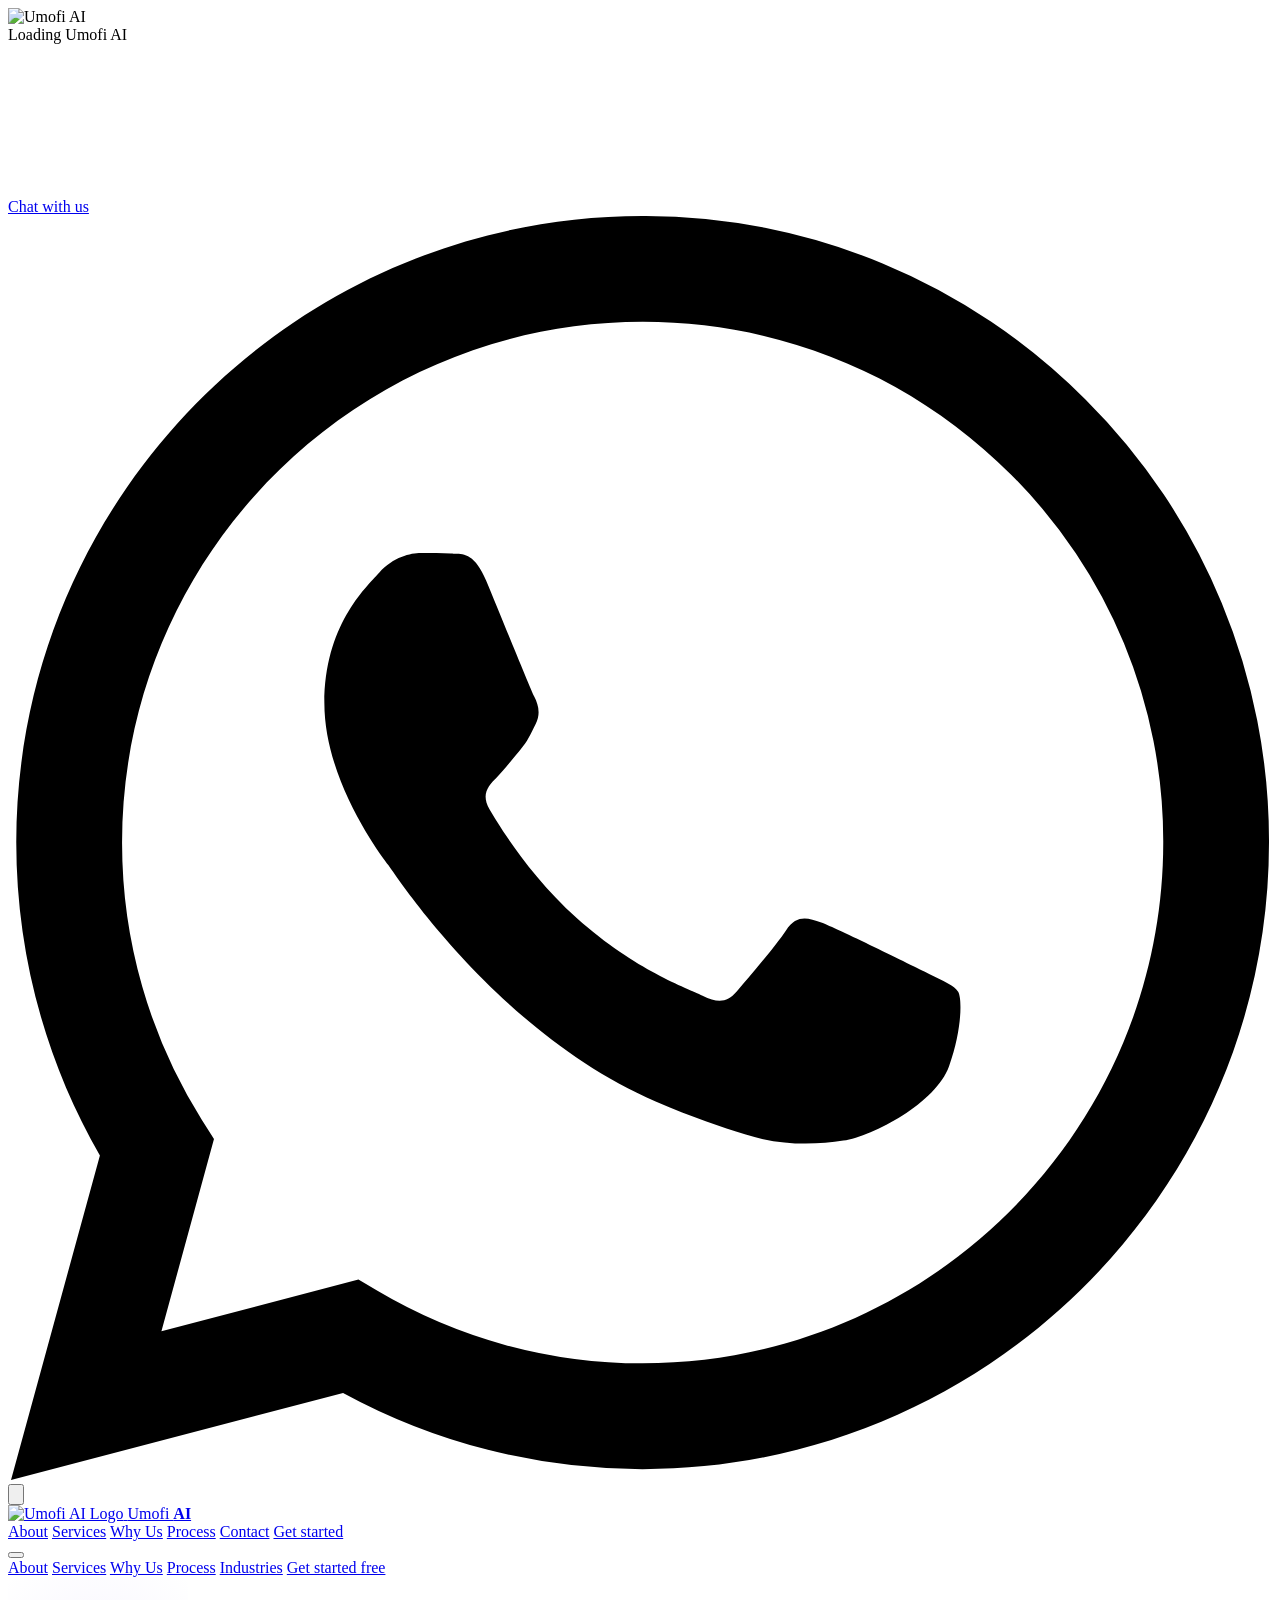
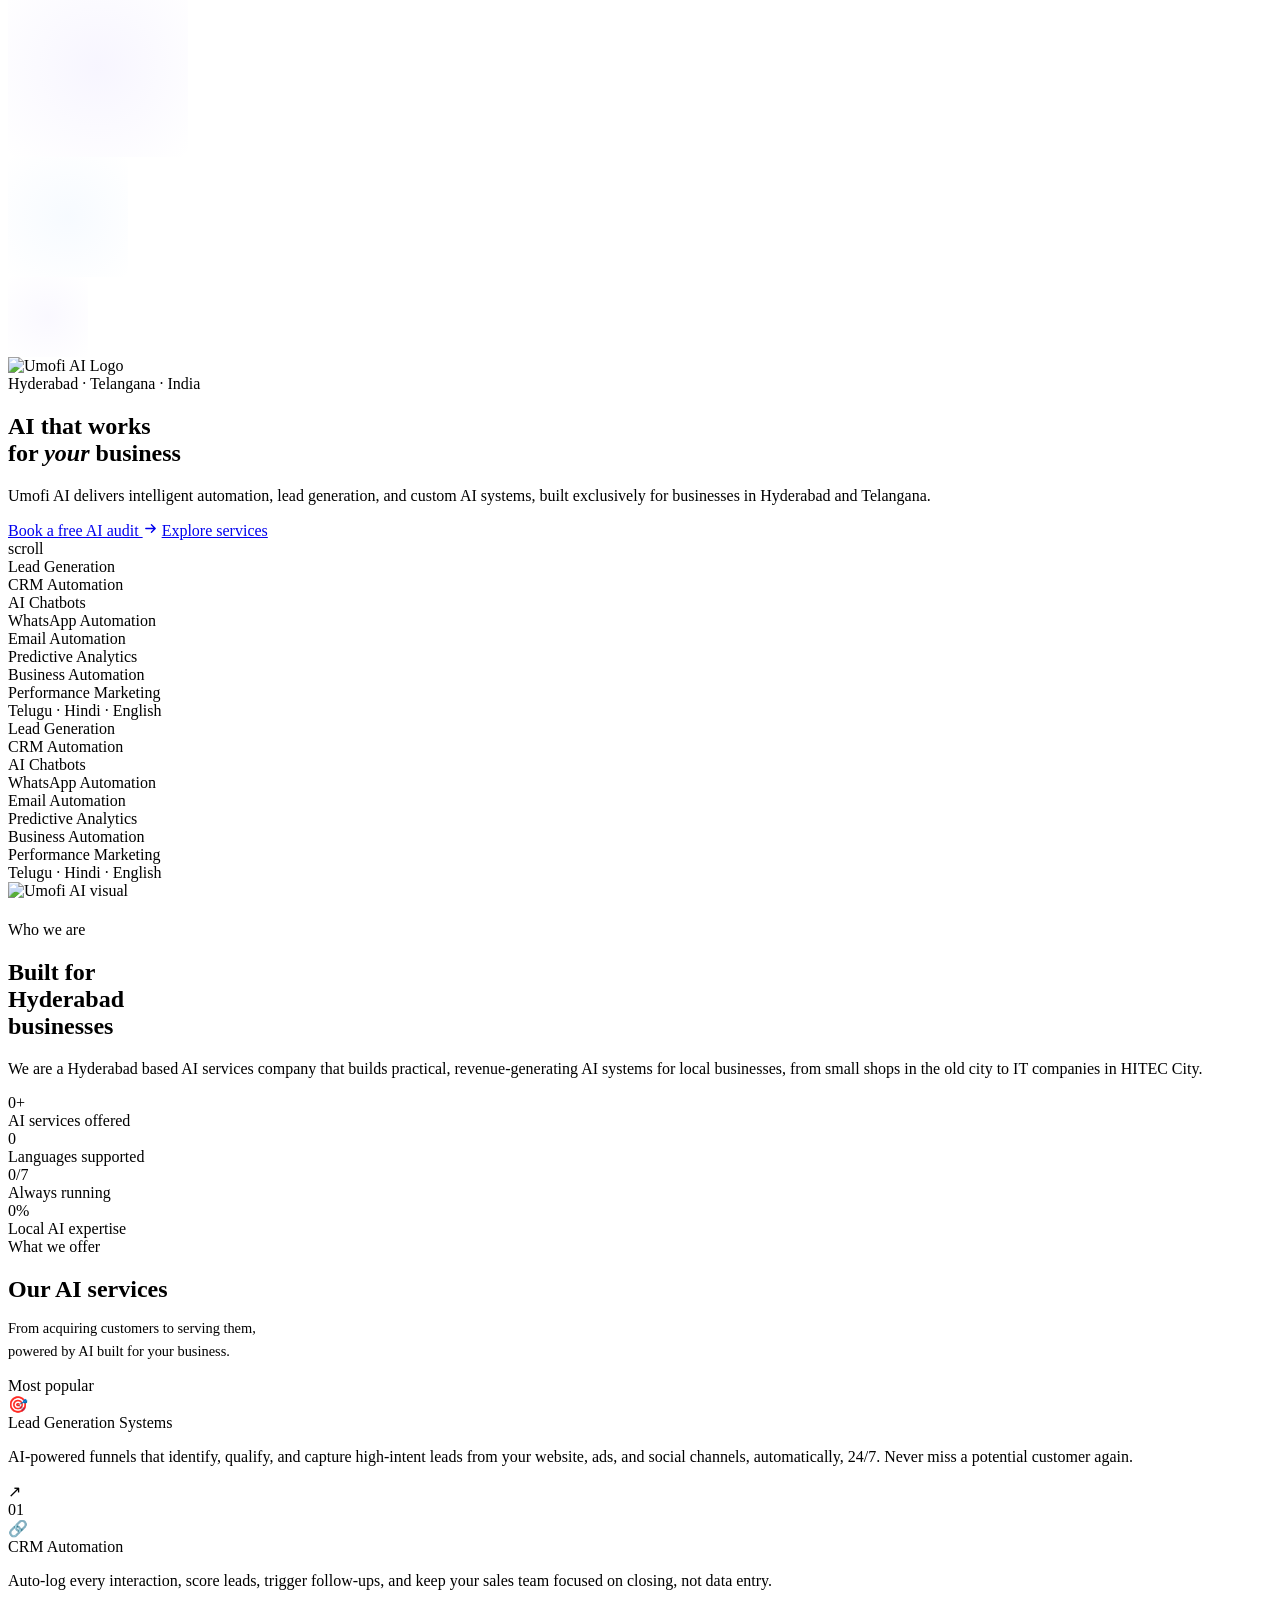
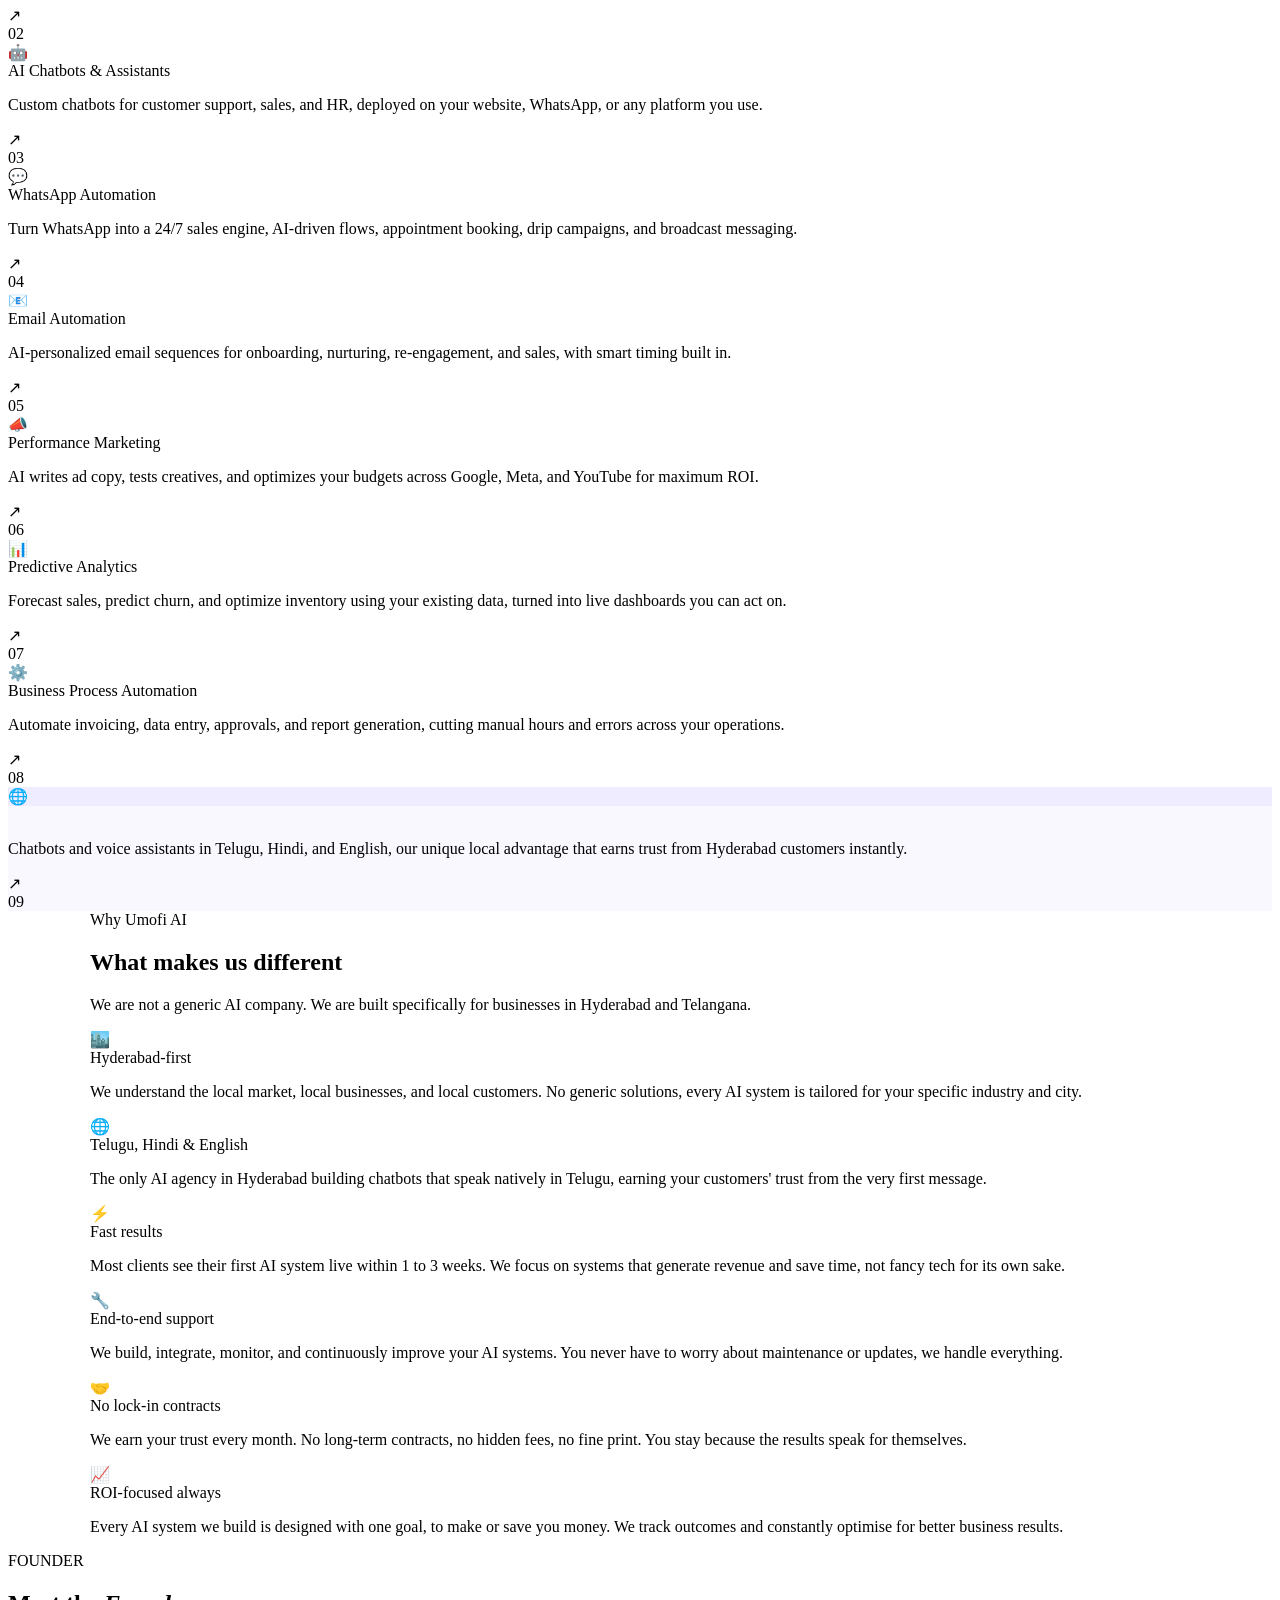
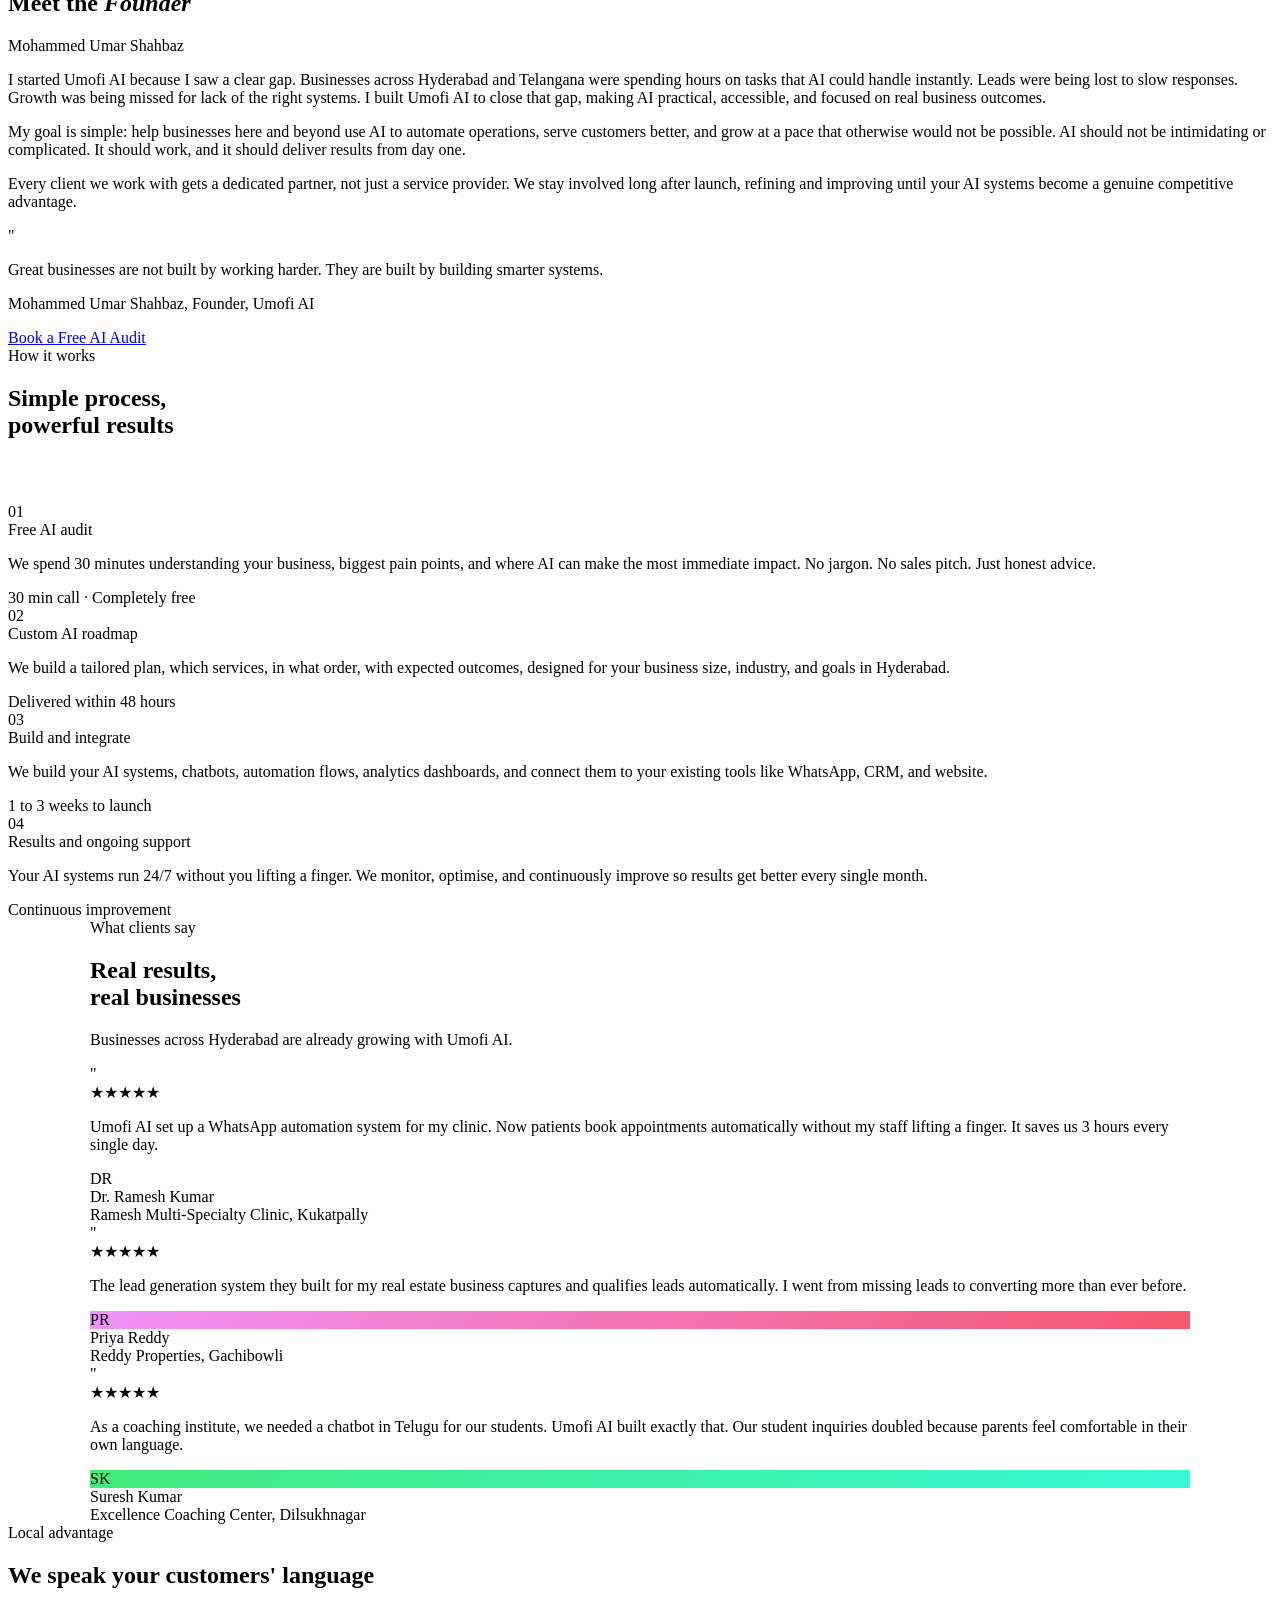
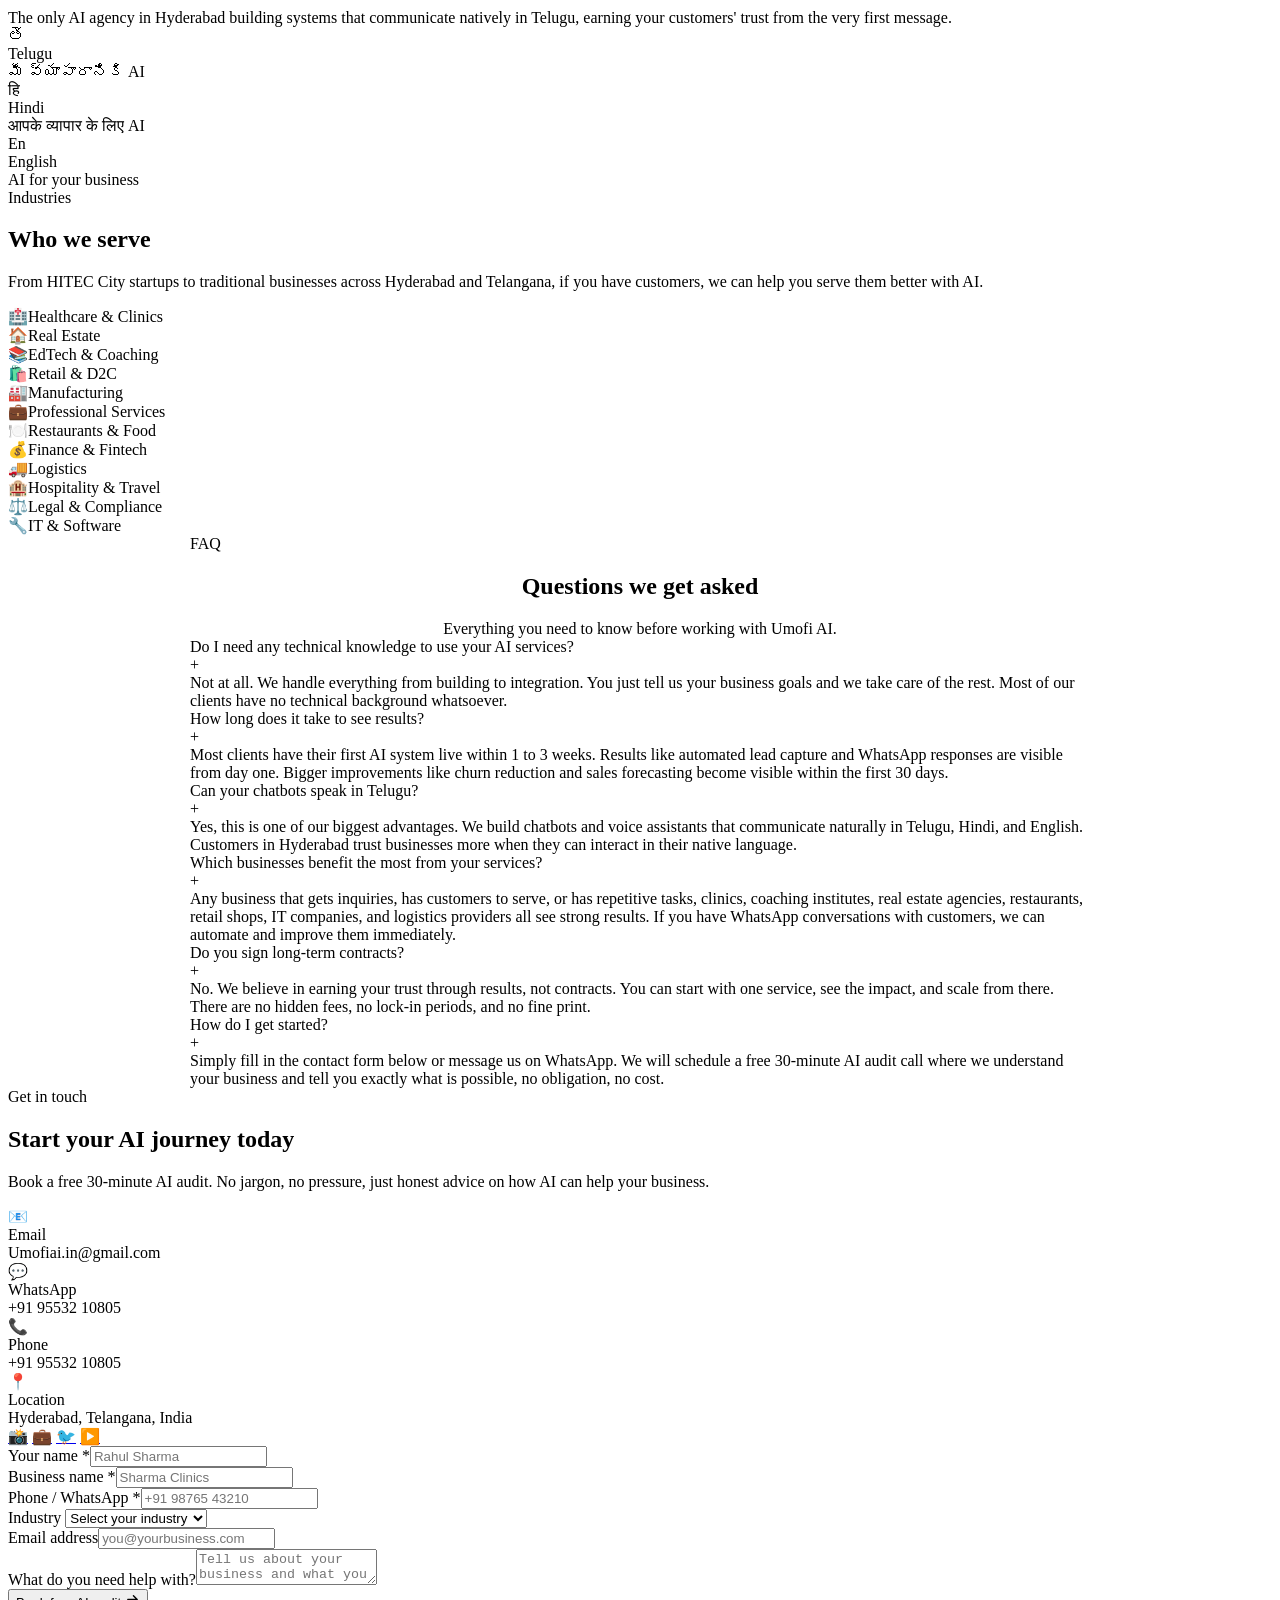
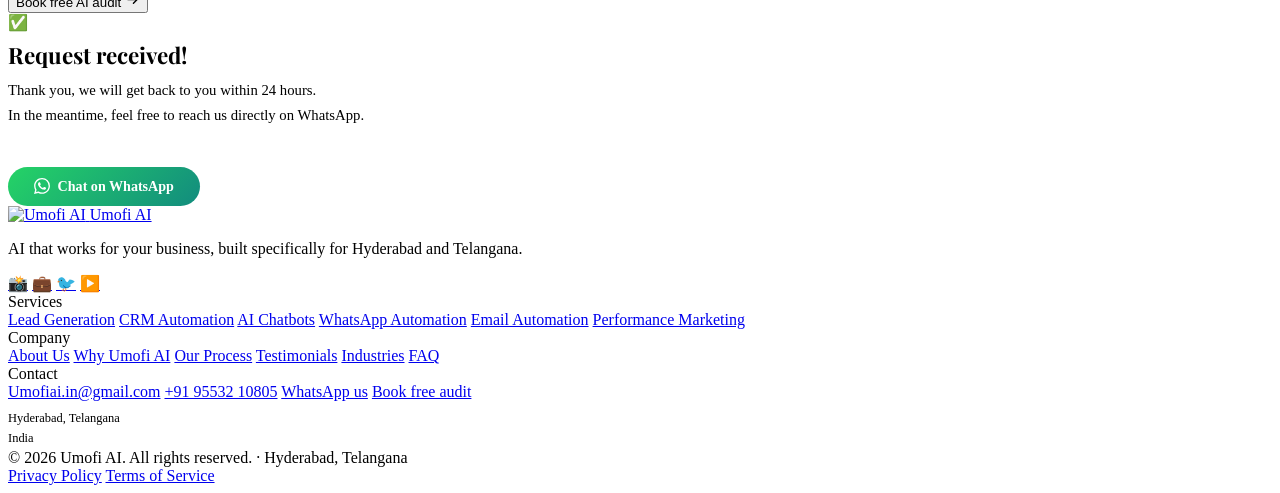
==== index.html @ a83f5729 "Add files via upload" ====
<!DOCTYPE html>
<html lang="en">
<head>
<meta charset="UTF-8">
<meta name="viewport" content="width=device-width, initial-scale=1.0, viewport-fit=cover">
<meta name="description" content="Umofi AI delivers AI services for businesses in Hyderabad and Telangana, including lead generation, CRM automation, AI chatbots and WhatsApp automation.">
<meta name="keywords" content="AI services Hyderabad, AI chatbot Hyderabad, WhatsApp automation, lead generation AI, CRM automation Hyderabad, Umofi AI, AI business Telangana">
<meta name="robots" content="index, follow">
<meta property="og:title" content="Umofi AI AI that works for your business">
<meta property="og:description" content="Custom AI systems for businesses in Hyderabad, lead generation, chatbots, WhatsApp automation, and more.">
<meta property="og:type" content="website">
<meta property="og:url" content="https://umofi.ai">
<meta property="og:image" content="images/image_0.jpg">
<meta name="twitter:card" content="summary_large_image">
<meta name="twitter:title" content="Umofi AI AI that works for your business">
<meta name="twitter:description" content="Custom AI systems for businesses in Hyderabad, Telangana.">
<link rel="icon" type="image/jpeg" href="images/image_0.jpg">
<title>Umofi AI AI Services Hyderabad | Lead Generation, Chatbots, WhatsApp Automation</title>
<link rel="stylesheet" href="css/style.css">
<link rel="canonical" href="https://umofi.ai">
<meta name="author" content="Umofi AI">
<meta name="geo.region" content="IN-TG">
<meta name="geo.placename" content="Hyderabad, Telangana">
<meta property="og:locale" content="en_IN">
<meta property="og:site_name" content="Umofi AI">
<script type="application/ld+json">
{
  "@context": "https://schema.org",
  "@type": "LocalBusiness",
  "name": "Umofi AI",
  "description": "AI services for businesses in Hyderabad, lead generation, CRM automation, AI chatbots, WhatsApp automation, and multilingual support in Telugu, Hindi, and English.",
  "url": "https://umofi.ai",
  "telephone": "+91-9553210805",
  "email": "Umofiai.in@gmail.com",
  "address": {
    "@type": "PostalAddress",
    "addressLocality": "Hyderabad",
    "addressRegion": "Telangana",
    "addressCountry": "IN"
  },
  "areaServed": ["Hyderabad", "Telangana", "Secunderabad", "HITEC City", "Gachibowli", "Kukatpally", "Dilsukhnagar"],
  "sameAs": [],
  "serviceType": ["AI Lead Generation", "CRM Automation", "AI Chatbots", "WhatsApp Automation", "Email Automation", "Predictive Analytics", "Business Process Automation", "Multilingual AI", "Performance Marketing"],
  "openingHours": "Mo-Su 00:00-23:59",
  "priceRange": "₹₹"
}
</script>
<script type="application/ld+json">
{
  "@context": "https://schema.org",
  "@type": "FAQPage",
  "mainEntity": [
    {"@type": "Question","name": "Do I need any technical knowledge to use your AI services?","acceptedAnswer": {"@type": "Answer","text": "Not at all. We handle everything from building to integration. You just tell us your business goals and we take care of the rest."}},
    {"@type": "Question","name": "Can your chatbots speak in Telugu?","acceptedAnswer": {"@type": "Answer","text": "Yes. We build chatbots that communicate naturally in Telugu, Hindi, and English. We are the only AI agency in Hyderabad offering this."}},
    {"@type": "Question","name": "How long does it take to see results?","acceptedAnswer": {"@type": "Answer","text": "Most clients have their first AI system live within one to three weeks. Results like automated lead capture appear from day one."}},
    {"@type": "Question","name": "Do you sign long-term contracts?","acceptedAnswer": {"@type": "Answer","text": "No. We believe in earning your trust through results, not contracts. No lock-in periods and no hidden fees."}}
  ]
}
</script>
<link rel="preconnect" href="https://fonts.googleapis.com">
<link rel="preconnect" href="https://fonts.gstatic.com" crossorigin>
<link href="https://fonts.googleapis.com/css2?family=Playfair+Display:ital,wght@0,400;0,500;0,700;1,400;1,700&family=Outfit:wght@200;300;400;500;600&display=swap" rel="stylesheet">

</head>
<body>

<!-- LOADER -->
<div id="loader">
  <img src="images/image_0.jpg" class="loader-logo" alt="Umofi AI">
  <div class="loader-bar-wrap"><div class="loader-bar"></div></div>
  <div class="loader-txt">Loading Umofi AI</div>
</div>

<div id="cur"></div>
<div id="cur-ring"></div>
<canvas id="c"></canvas>

<!-- WHATSAPP FLOAT -->
<a href="https://wa.me/919553210805" class="wa-float" target="_blank" aria-label="Chat on WhatsApp">
  <div class="wa-tooltip">Chat with us</div>
  <svg viewBox="0 0 24 24" xmlns="http://www.w3.org/2000/svg"><path d="M17.472 14.382c-.297-.149-1.758-.867-2.03-.967-.273-.099-.471-.148-.67.15-.197.297-.767.966-.94 1.164-.173.199-.347.223-.644.075-.297-.15-1.255-.463-2.39-1.475-.883-.788-1.48-1.761-1.653-2.059-.173-.297-.018-.458.13-.606.134-.133.298-.347.446-.52.149-.174.198-.298.298-.497.099-.198.05-.371-.025-.52-.075-.149-.669-1.612-.916-2.207-.242-.579-.487-.5-.669-.51-.173-.008-.371-.01-.57-.01-.198 0-.52.074-.792.372-.272.297-1.04 1.016-1.04 2.479 0 1.462 1.065 2.875 1.213 3.074.149.198 2.096 3.2 5.077 4.487.709.306 1.262.489 1.694.625.712.227 1.36.195 1.871.118.571-.085 1.758-.719 2.006-1.413.248-.694.248-1.289.173-1.413-.074-.124-.272-.198-.57-.347m-5.421 7.403h-.004a9.87 9.87 0 01-5.031-1.378l-.361-.214-3.741.982.998-3.648-.235-.374a9.86 9.86 0 01-1.51-5.26c.001-5.45 4.436-9.884 9.888-9.884 2.64 0 5.122 1.03 6.988 2.898a9.825 9.825 0 012.893 6.994c-.003 5.45-4.437 9.884-9.885 9.884m8.413-18.297A11.815 11.815 0 0012.05 0C5.495 0 .16 5.335.157 11.892c0 2.096.547 4.142 1.588 5.945L.057 24l6.305-1.654a11.882 11.882 0 005.683 1.448h.005c6.554 0 11.89-5.335 11.893-11.893a11.821 11.821 0 00-3.48-8.413z"/></svg>
</a>

<!-- BACK TO TOP -->
<button id="back-top" aria-label="Back to top" onclick="window.scrollTo({top:0,behavior:'smooth'})">
  <svg viewBox="0 0 24 24" fill="none" stroke="currentColor" stroke-width="2" stroke-linecap="round" stroke-linejoin="round"><polyline points="18 15 12 9 6 15"/></svg>
</button>

<!-- NAV -->
<nav id="nav">
  <a href="#home" class="logo">
    <img src="images/image_0.jpg" class="logo-img" alt="Umofi AI Logo">
    <span class="logo-txt">Umofi <b>AI</b></span>
  </a>
  <div class="nav-l">
    <a href="#about">About</a>
    <a href="#services">Services</a>
    <a href="#why">Why Us</a>
    <a href="#process">Process</a>
    <a href="#contact">Contact</a>
    <a href="#contact" class="btn-nav">Get started</a>
  </div>
  <button class="hamburger" id="ham" aria-label="Menu" onclick="toggleMenu()">
    <span></span><span></span><span></span>
  </button>
</nav>

<!-- MOBILE MENU -->
<div class="mobile-menu" id="mobile-menu">
  <a href="#about" onclick="closeMenu()">About</a>
  <a href="#services" onclick="closeMenu()">Services</a>
  <a href="#why" onclick="closeMenu()">Why Us</a>
  <a href="#process" onclick="closeMenu()">Process</a>
  <a href="#industries" onclick="closeMenu()">Industries</a>
  <a href="#contact" onclick="closeMenu()">Get started free</a>
</div>

<!-- HERO -->
<section class="hero" id="home">
  
  <div class="float-el" style="width:180px;height:180px;top:15%;right:8%;background:radial-gradient(circle,rgba(123,92,255,.06),transparent);animation-delay:0s;animation-duration:7s;"></div>
  <div class="float-el" style="width:120px;height:120px;top:60%;left:5%;background:radial-gradient(circle,rgba(91,164,255,.05),transparent);animation-delay:2s;animation-duration:9s;"></div>
  <div class="float-el" style="width:80px;height:80px;bottom:20%;right:15%;background:radial-gradient(circle,rgba(180,159,255,.07),transparent);animation-delay:4s;animation-duration:6s;"></div>
  <div class="hero-logo-wrap">
    <div class="hero-logo-frame parallax-slow">
      <div class="hero-logo-ring"></div>
      <div class="hero-logo-ring"></div>
      <div class="hero-logo-ring"></div>
      <img src="images/image_0.jpg" class="hero-logo" alt="Umofi AI Logo">
    </div>
  </div>
  <div class="hero-tag">Hyderabad · Telangana · India</div>
  <h1 class="hero-h1" data-text="AI that works for your business">AI that works<br>for <em>your</em> business</h1>
  <p class="hero-sub">Umofi AI delivers intelligent automation, lead generation, and custom AI systems, built exclusively for businesses in Hyderabad and Telangana.</p>
  <div class="hero-btns">
    <a href="#contact" class="btn-p">Book a free AI audit <svg width="15" height="15" viewBox="0 0 16 16" fill="none"><path d="M3 8h10M9 4l4 4-4 4" stroke="currentColor" stroke-width="1.5" stroke-linecap="round" stroke-linejoin="round"/></svg></a>
    <a href="#services" class="btn-g">Explore services</a>
  </div>
  <div class="scroll-hint"><div class="scroll-line"></div>scroll</div>
</section>

<!-- MARQUEE -->
<div class="mq-wrap">
  <div class="mq-track">
    <div class="mq-item">Lead Generation <div class="mq-dot"></div></div>
    <div class="mq-item">CRM Automation <div class="mq-dot"></div></div>
    <div class="mq-item">AI Chatbots <div class="mq-dot"></div></div>
    <div class="mq-item">WhatsApp Automation <div class="mq-dot"></div></div>
    <div class="mq-item">Email Automation <div class="mq-dot"></div></div>
    <div class="mq-item">Predictive Analytics <div class="mq-dot"></div></div>
    <div class="mq-item">Business Automation <div class="mq-dot"></div></div>
    <div class="mq-item">Performance Marketing <div class="mq-dot"></div></div>
    <div class="mq-item">Telugu · Hindi · English <div class="mq-dot"></div></div>
    <div class="mq-item">Lead Generation <div class="mq-dot"></div></div>
    <div class="mq-item">CRM Automation <div class="mq-dot"></div></div>
    <div class="mq-item">AI Chatbots <div class="mq-dot"></div></div>
    <div class="mq-item">WhatsApp Automation <div class="mq-dot"></div></div>
    <div class="mq-item">Email Automation <div class="mq-dot"></div></div>
    <div class="mq-item">Predictive Analytics <div class="mq-dot"></div></div>
    <div class="mq-item">Business Automation <div class="mq-dot"></div></div>
    <div class="mq-item">Performance Marketing <div class="mq-dot"></div></div>
    <div class="mq-item">Telugu · Hindi · English <div class="mq-dot"></div></div>
  </div>
</div>

<!-- ABOUT -->
<section id="about">
  <div class="about-grid">
    <div class="orb-wrap rv-left">
      <div class="orb-ring"></div><div class="orb-ring"></div><div class="orb-ring"></div>
      <div class="orb-logo"><img loading="lazy" src="images/image_0.jpg" alt="Umofi AI visual"></div>
      <div class="orb-spark" style="top:7%;left:50%;transform:translateX(-50%);width:8px;height:8px;background:var(--p);box-shadow:0 0 14px var(--p);"></div>
      <div class="orb-spark" style="bottom:9%;right:11%;width:7px;height:7px;background:var(--p2);box-shadow:0 0 12px var(--p2);"></div>
      <div class="orb-spark" style="top:46%;left:0%;width:6px;height:6px;background:var(--p3);box-shadow:0 0 10px var(--p3);"></div>
    </div>
    <div>
      <div class="stag rv-right">Who we are</div>
      <h2 class="sh rv-right">Built for<br>Hyderabad<br>businesses</h2>
      <p class="ss rv-right">We are a Hyderabad based AI services company that builds practical, revenue-generating AI systems for local businesses, from small shops in the old city to IT companies in HITEC City.</p>
      <div class="stats-grid">
        <div class="stat-c rv-scale"><div class="counter-val" data-target="9" data-suffix="+">0+</div><div class="stat-l">AI services offered</div></div>
        <div class="stat-c rv-scale"><div class="counter-val" data-target="3" data-suffix="">0</div><div class="stat-l">Languages supported</div></div>
        <div class="stat-c rv-scale"><div class="counter-val" data-target="24" data-suffix="/7">0/7</div><div class="stat-l">Always running</div></div>
        <div class="stat-c rv-scale"><div class="counter-val" data-target="100" data-suffix="%">0%</div><div class="stat-l">Local AI expertise</div></div>
      </div>
    </div>
  </div>
</section>
<div class="divider rv"></div>

<!-- SERVICES -->
<section id="services">
  <div class="sv-wrap">
    <div class="sv-head rv">
      <div><div class="stag">What we offer</div><h2 class="sh" style="margin-bottom:0">Our AI services</h2></div>
      <p style="color:var(--muted);font-size:.9rem;max-width:280px;font-weight:300;line-height:1.6;">From acquiring customers to serving them, powered by AI built for your business.</p>
    </div>
    <div class="sv-grid rv">
      <div class="sc feat svc-shine">
        <div class="ftag">Most popular</div>
        <div class="sc-ico">🎯</div>
        <div class="sc-n">Lead Generation Systems</div>
        <p class="sc-d">AI-powered funnels that identify, qualify, and capture high-intent leads from your website, ads, and social channels, automatically, 24/7. Never miss a potential customer again.</p>
        <div class="sc-arr">↗</div><div class="sc-num">01</div>
      </div>
      <div class="sc svc-shine"><div class="sc-ico">🔗</div><div class="sc-n">CRM Automation</div><p class="sc-d">Auto-log every interaction, score leads, trigger follow-ups, and keep your sales team focused on closing, not data entry.</p><div class="sc-arr">↗</div><div class="sc-num">02</div></div>
      <div class="sc svc-shine"><div class="sc-ico">🤖</div><div class="sc-n">AI Chatbots & Assistants</div><p class="sc-d">Custom chatbots for customer support, sales, and HR, deployed on your website, WhatsApp, or any platform you use.</p><div class="sc-arr">↗</div><div class="sc-num">03</div></div>
      <div class="sc svc-shine"><div class="sc-ico">💬</div><div class="sc-n">WhatsApp Automation</div><p class="sc-d">Turn WhatsApp into a 24/7 sales engine, AI-driven flows, appointment booking, drip campaigns, and broadcast messaging.</p><div class="sc-arr">↗</div><div class="sc-num">04</div></div>
      <div class="sc svc-shine"><div class="sc-ico">📧</div><div class="sc-n">Email Automation</div><p class="sc-d">AI-personalized email sequences for onboarding, nurturing, re-engagement, and sales, with smart timing built in.</p><div class="sc-arr">↗</div><div class="sc-num">05</div></div>
      <div class="sc svc-shine"><div class="sc-ico">📣</div><div class="sc-n">Performance Marketing</div><p class="sc-d">AI writes ad copy, tests creatives, and optimizes your budgets across Google, Meta, and YouTube for maximum ROI.</p><div class="sc-arr">↗</div><div class="sc-num">06</div></div>
      <div class="sc svc-shine"><div class="sc-ico">📊</div><div class="sc-n">Predictive Analytics</div><p class="sc-d">Forecast sales, predict churn, and optimize inventory using your existing data, turned into live dashboards you can act on.</p><div class="sc-arr">↗</div><div class="sc-num">07</div></div>
      <div class="sc svc-shine"><div class="sc-ico">⚙️</div><div class="sc-n">Business Process Automation</div><p class="sc-d">Automate invoicing, data entry, approvals, and report generation, cutting manual hours and errors across your operations.</p><div class="sc-arr">↗</div><div class="sc-num">08</div></div>
      <div class="sc svc-shine" style="background:rgba(123,92,255,.04);">
        <div class="sc-ico" style="border-color:rgba(123,92,255,.35);background:rgba(123,92,255,.08);">🌐</div>
        <div class="sc-n" style="background:linear-gradient(135deg,var(--p),var(--p2));-webkit-background-clip:text;-webkit-text-fill-color:transparent;background-clip:text;">Multilingual AI</div>
        <p class="sc-d">Chatbots and voice assistants in Telugu, Hindi, and English, our unique local advantage that earns trust from Hyderabad customers instantly.</p>
        <div class="sc-arr" style="border-color:rgba(123,92,255,.35);color:var(--p);">↗</div><div class="sc-num">09</div>
      </div>
    </div>
  </div>
</section>
<div class="divider rv"></div>

<!-- WHY US -->
<section id="why">
  <div style="max-width:1100px;margin:0 auto;">
    <div class="stag rv">Why Umofi AI</div>
    <h2 class="sh rv">What makes us different</h2>
    <p class="ss rv">We are not a generic AI company. We are built specifically for businesses in Hyderabad and Telangana.</p>
    <div class="why-grid rv">
      <div class="why-card rv-flip d1"><span class="why-icon">🏙️</span><div class="why-title">Hyderabad-first</div><p class="why-desc">We understand the local market, local businesses, and local customers. No generic solutions, every AI system is tailored for your specific industry and city.</p></div>
      <div class="why-card rv-flip d2"><span class="why-icon">🌐</span><div class="why-title">Telugu, Hindi & English</div><p class="why-desc">The only AI agency in Hyderabad building chatbots that speak natively in Telugu, earning your customers' trust from the very first message.</p></div>
      <div class="why-card rv-flip d3"><span class="why-icon">⚡</span><div class="why-title">Fast results</div><p class="why-desc">Most clients see their first AI system live within 1 to 3 weeks. We focus on systems that generate revenue and save time, not fancy tech for its own sake.</p></div>
      <div class="why-card rv-flip d4"><span class="why-icon">🔧</span><div class="why-title">End-to-end support</div><p class="why-desc">We build, integrate, monitor, and continuously improve your AI systems. You never have to worry about maintenance or updates, we handle everything.</p></div>
      <div class="why-card rv-flip d5"><span class="why-icon">🤝</span><div class="why-title">No lock-in contracts</div><p class="why-desc">We earn your trust every month. No long-term contracts, no hidden fees, no fine print. You stay because the results speak for themselves.</p></div>
      <div class="why-card rv-flip d6"><span class="why-icon">📈</span><div class="why-title">ROI-focused always</div><p class="why-desc">Every AI system we build is designed with one goal, to make or save you money. We track outcomes and constantly optimise for better business results.</p></div>
    </div>
  </div>
</section>

<div class="divider"></div>

<!-- FOUNDER -->
<section id="founder">
  <div class="founder-bg-glow"></div>
  <div class="founder-wrap">

    <div class="founder-label rv-blur">
      <span class="founder-dot"></span>
      FOUNDER
    </div>

    <h2 class="sh rv">Meet the <em>Founder</em></h2>
    <p class="founder-name rv">Mohammed Umar Shahbaz</p>

    <div class="founder-card rv-scale">
      <div class="founder-story">
        <p>I started Umofi AI because I saw a clear gap. Businesses across Hyderabad and Telangana were spending hours on tasks that AI could handle instantly. Leads were being lost to slow responses. Growth was being missed for lack of the right systems. I built Umofi AI to close that gap, making AI practical, accessible, and focused on real business outcomes.</p>
        <p>My goal is simple: help businesses here and beyond use AI to automate operations, serve customers better, and grow at a pace that otherwise would not be possible. AI should not be intimidating or complicated. It should work, and it should deliver results from day one.</p>
        <p>Every client we work with gets a dedicated partner, not just a service provider. We stay involved long after launch, refining and improving until your AI systems become a genuine competitive advantage.</p>
      </div>

      <div class="founder-quote rv">
        <span class="founder-quote-mark">"</span>
        <p class="founder-quote-text">Great businesses are not built by working harder. They are built by building smarter systems.</p>
        <p class="founder-quote-author">Mohammed Umar Shahbaz, Founder, Umofi AI</p>
      </div>
    </div>

    <div class="founder-cta rv-blur">
      <a href="#contact" class="btn-p">Book a Free AI Audit</a>
    </div>

  </div>
</section>

<!-- PROCESS -->
<section id="process">
  <div class="proc-wrap">
    <div class="stag rv">How it works</div>
    <h2 class="sh rv">Simple process,<br>powerful results</h2>
    <div style="margin-top:4rem;">
      <div class="ps rv-left"><div class="ps-num">01</div><div><div class="ps-title">Free AI audit</div><p class="ps-desc">We spend 30 minutes understanding your business, biggest pain points, and where AI can make the most immediate impact. No jargon. No sales pitch. Just honest advice.</p><span class="ps-tag">30 min call · Completely free</span></div></div>
      <div class="ps rv-right"><div class="ps-num">02</div><div><div class="ps-title">Custom AI roadmap</div><p class="ps-desc">We build a tailored plan, which services, in what order, with expected outcomes, designed for your business size, industry, and goals in Hyderabad.</p><span class="ps-tag">Delivered within 48 hours</span></div></div>
      <div class="ps rv-left"><div class="ps-num">03</div><div><div class="ps-title">Build and integrate</div><p class="ps-desc">We build your AI systems, chatbots, automation flows, analytics dashboards, and connect them to your existing tools like WhatsApp, CRM, and website.</p><span class="ps-tag">1 to 3 weeks to launch</span></div></div>
      <div class="ps rv-right"><div class="ps-num">04</div><div><div class="ps-title">Results and ongoing support</div><p class="ps-desc">Your AI systems run 24/7 without you lifting a finger. We monitor, optimise, and continuously improve so results get better every single month.</p><span class="ps-tag">Continuous improvement</span></div></div>
    </div>
  </div>
</section>
<div class="divider rv"></div>

<!-- TESTIMONIALS -->
<section id="testimonials">
  <div style="max-width:1100px;margin:0 auto;">
    <div class="stag rv">What clients say</div>
    <h2 class="sh rv">Real results,<br>real businesses</h2>
    <p class="ss rv">Businesses across Hyderabad are already growing with Umofi AI.</p>
    <div class="testi-grid rv">
      <div class="testi-card rv-scale d1">
        <div class="testi-quote">"</div>
        <div class="testi-stars"><span>★</span><span>★</span><span>★</span><span>★</span><span>★</span></div>
        <p class="testi-text">Umofi AI set up a WhatsApp automation system for my clinic. Now patients book appointments automatically without my staff lifting a finger. It saves us 3 hours every single day.</p>
        <div class="testi-author">
          <div class="testi-avatar">DR</div>
          <div><div class="testi-name">Dr. Ramesh Kumar</div><div class="testi-role">Ramesh Multi-Specialty Clinic, Kukatpally</div></div>
        </div>
      </div>
      <div class="testi-card rv-scale d2">
        <div class="testi-quote">"</div>
        <div class="testi-stars"><span>★</span><span>★</span><span>★</span><span>★</span><span>★</span></div>
        <p class="testi-text">The lead generation system they built for my real estate business captures and qualifies leads automatically. I went from missing leads to converting more than ever before.</p>
        <div class="testi-author">
          <div class="testi-avatar" style="background:linear-gradient(135deg,#f093fb,#f5576c);">PR</div>
          <div><div class="testi-name">Priya Reddy</div><div class="testi-role">Reddy Properties, Gachibowli</div></div>
        </div>
      </div>
      <div class="testi-card rv-scale d3">
        <div class="testi-quote">"</div>
        <div class="testi-stars"><span>★</span><span>★</span><span>★</span><span>★</span><span>★</span></div>
        <p class="testi-text">As a coaching institute, we needed a chatbot in Telugu for our students. Umofi AI built exactly that. Our student inquiries doubled because parents feel comfortable in their own language.</p>
        <div class="testi-author">
          <div class="testi-avatar" style="background:linear-gradient(135deg,#43e97b,#38f9d7);">SK</div>
          <div><div class="testi-name">Suresh Kumar</div><div class="testi-role">Excellence Coaching Center, Dilsukhnagar</div></div>
        </div>
      </div>
    </div>
  </div>
</section>
<div class="divider rv"></div>

<!-- LANGUAGES -->
<section>
  <div class="lang-sec">
    <div class="stag rv" style="justify-content:center;">Local advantage</div>
    <h2 class="sh rv">We speak your customers' language</h2>
    <p class="ss rv" style="margin:0 auto;">The only AI agency in Hyderabad building systems that communicate natively in Telugu, earning your customers' trust from the very first message.</p>
    <div class="lang-cards">
      <div class="lc rv-blur d1"><span class="lc-script">తె</span><div class="lc-name">Telugu</div><div class="lc-sub">మీ వ్యాపారానికి AI</div></div>
      <div class="lc rv-blur d2"><span class="lc-script">हि</span><div class="lc-name">Hindi</div><div class="lc-sub">आपके व्यापार के लिए AI</div></div>
      <div class="lc rv-blur d3"><span class="lc-script">En</span><div class="lc-name">English</div><div class="lc-sub">AI for your business</div></div>
    </div>
  </div>
</section>
<div class="divider rv"></div>

<!-- INDUSTRIES -->
<section id="industries">
  <div class="ind-wrap">
    <div class="stag rv">Industries</div>
    <h2 class="sh rv">Who we serve</h2>
    <p class="ss rv">From HITEC City startups to traditional businesses across Hyderabad and Telangana, if you have customers, we can help you serve them better with AI.</p>
    <div class="ind-grid rv">
      <div class="ind-item"><span class="ind-emoji">🏥</span><span class="ind-name">Healthcare & Clinics</span></div>
      <div class="ind-item"><span class="ind-emoji">🏠</span><span class="ind-name">Real Estate</span></div>
      <div class="ind-item"><span class="ind-emoji">📚</span><span class="ind-name">EdTech & Coaching</span></div>
      <div class="ind-item"><span class="ind-emoji">🛍️</span><span class="ind-name">Retail & D2C</span></div>
      <div class="ind-item"><span class="ind-emoji">🏭</span><span class="ind-name">Manufacturing</span></div>
      <div class="ind-item"><span class="ind-emoji">💼</span><span class="ind-name">Professional Services</span></div>
      <div class="ind-item"><span class="ind-emoji">🍽️</span><span class="ind-name">Restaurants & Food</span></div>
      <div class="ind-item"><span class="ind-emoji">💰</span><span class="ind-name">Finance & Fintech</span></div>
      <div class="ind-item"><span class="ind-emoji">🚚</span><span class="ind-name">Logistics</span></div>
      <div class="ind-item"><span class="ind-emoji">🏨</span><span class="ind-name">Hospitality & Travel</span></div>
      <div class="ind-item"><span class="ind-emoji">⚖️</span><span class="ind-name">Legal & Compliance</span></div>
      <div class="ind-item"><span class="ind-emoji">🔧</span><span class="ind-name">IT & Software</span></div>
    </div>
  </div>
</section>
<div class="divider rv"></div>

<!-- FAQ -->
<section id="faq">
  <div style="max-width:900px;margin:0 auto;">
    <div class="stag rv" style="justify-content:center;">FAQ</div>
    <h2 class="sh rv" style="text-align:center;">Questions we get asked</h2>
    <p class="ss rv" style="margin:0 auto;text-align:center;">Everything you need to know before working with Umofi AI.</p>
    <div class="faq-wrap rv">
      <div class="faq-item">
        <div class="faq-q" onclick="toggleFaq(this)"><span class="faq-q-txt">Do I need any technical knowledge to use your AI services?</span><div class="faq-icon">+</div></div>
        <div class="faq-a"><div class="faq-a-inner">Not at all. We handle everything from building to integration. You just tell us your business goals and we take care of the rest. Most of our clients have no technical background whatsoever.</div></div>
      </div>
      <div class="faq-item">
        <div class="faq-q" onclick="toggleFaq(this)"><span class="faq-q-txt">How long does it take to see results?</span><div class="faq-icon">+</div></div>
        <div class="faq-a"><div class="faq-a-inner">Most clients have their first AI system live within 1 to 3 weeks. Results like automated lead capture and WhatsApp responses are visible from day one. Bigger improvements like churn reduction and sales forecasting become visible within the first 30 days.</div></div>
      </div>
      <div class="faq-item">
        <div class="faq-q" onclick="toggleFaq(this)"><span class="faq-q-txt">Can your chatbots speak in Telugu?</span><div class="faq-icon">+</div></div>
        <div class="faq-a"><div class="faq-a-inner">Yes, this is one of our biggest advantages. We build chatbots and voice assistants that communicate naturally in Telugu, Hindi, and English. Customers in Hyderabad trust businesses more when they can interact in their native language.</div></div>
      </div>
      <div class="faq-item">
        <div class="faq-q" onclick="toggleFaq(this)"><span class="faq-q-txt">Which businesses benefit the most from your services?</span><div class="faq-icon">+</div></div>
        <div class="faq-a"><div class="faq-a-inner">Any business that gets inquiries, has customers to serve, or has repetitive tasks, clinics, coaching institutes, real estate agencies, restaurants, retail shops, IT companies, and logistics providers all see strong results. If you have WhatsApp conversations with customers, we can automate and improve them immediately.</div></div>
      </div>
      <div class="faq-item">
        <div class="faq-q" onclick="toggleFaq(this)"><span class="faq-q-txt">Do you sign long-term contracts?</span><div class="faq-icon">+</div></div>
        <div class="faq-a"><div class="faq-a-inner">No. We believe in earning your trust through results, not contracts. You can start with one service, see the impact, and scale from there. There are no hidden fees, no lock-in periods, and no fine print.</div></div>
      </div>
      <div class="faq-item">
        <div class="faq-q" onclick="toggleFaq(this)"><span class="faq-q-txt">How do I get started?</span><div class="faq-icon">+</div></div>
        <div class="faq-a"><div class="faq-a-inner">Simply fill in the contact form below or message us on WhatsApp. We will schedule a free 30-minute AI audit call where we understand your business and tell you exactly what is possible, no obligation, no cost.</div></div>
      </div>
    </div>
  </div>
</section>
<div class="divider rv"></div>

<!-- CONTACT -->
<section id="contact">
  <div class="ind-wrap">
    <div class="stag rv">Get in touch</div>
    <h2 class="sh rv">Start your AI journey today</h2>
    <p class="ss rv">Book a free 30-minute AI audit. No jargon, no pressure, just honest advice on how AI can help your business.</p>
    <div class="contact-grid rv">
      <div class="contact-info">
        <div class="contact-info-item">
          <div class="contact-icon">📧</div>
          <div><div class="contact-label">Email</div><div class="contact-value"><a href="mailto:Umofiai.in@gmail.com" style="color:inherit;text-decoration:none;">Umofiai.in@gmail.com</a></div></div>
        </div>
        <div class="contact-info-item">
          <div class="contact-icon">💬</div>
          <div><div class="contact-label">WhatsApp</div><div class="contact-value"><a href="https://wa.me/919553210805" target="_blank" style="color:inherit;text-decoration:none;">+91 95532 10805</a></div></div>
        </div>
        <div class="contact-info-item">
          <div class="contact-icon">📞</div>
          <div><div class="contact-label">Phone</div><div class="contact-value"><a href="tel:+919553210805" style="color:inherit;text-decoration:none;">+91 95532 10805</a></div></div>
        </div>
        <div class="contact-info-item">
          <div class="contact-icon">📍</div>
          <div><div class="contact-label">Location</div><div class="contact-value">Hyderabad, Telangana, India</div></div>
        </div>
        <div class="contact-social">
          <a href="#" class="social-btn" aria-label="Instagram">📸</a>
          <a href="#" class="social-btn" aria-label="LinkedIn">💼</a>
          <a href="#" class="social-btn" aria-label="Twitter / X">🐦</a>
          <a href="#" class="social-btn" aria-label="YouTube">▶️</a>
        </div>
      </div>
      <div class="form-wrap">
        <div id="form-fields">
          <div class="form-row">
            <div class="form-group"><label class="form-label">Your name *</label><input type="text" class="form-input" id="f-name" placeholder="Rahul Sharma" required></div>
            <div class="form-group"><label class="form-label">Business name *</label><input type="text" class="form-input" id="f-biz" placeholder="Sharma Clinics"></div>
          </div>
          <div class="form-row">
            <div class="form-group"><label class="form-label">Phone / WhatsApp *</label><input type="tel" class="form-input" id="f-phone" placeholder="+91 98765 43210" required></div>
            <div class="form-group"><label class="form-label">Industry</label>
              <select class="form-input" id="f-industry">
                <option value="">Select your industry</option>
                <option>Healthcare & Clinics</option>
                <option>Real Estate</option>
                <option>EdTech & Coaching</option>
                <option>Retail & D2C</option>
                <option>Manufacturing</option>
                <option>Restaurant & Food</option>
                <option>IT & Software</option>
                <option>Logistics</option>
                <option>Finance & Fintech</option>
                <option>Other</option>
              </select>
            </div>
          </div>
          <div class="form-group"><label class="form-label">Email address</label><input type="email" class="form-input" id="f-email" placeholder="you@yourbusiness.com"></div>
          <div class="form-group"><label class="form-label">What do you need help with?</label><textarea class="form-input" id="f-msg" placeholder="Tell us about your business and what you want to improve, e.g. I want to automate my WhatsApp inquiries..."></textarea></div>
          <button class="form-submit" onclick="submitForm()">
            Book free AI audit
            <svg width="15" height="15" viewBox="0 0 16 16" fill="none"><path d="M3 8h10M9 4l4 4-4 4" stroke="currentColor" stroke-width="1.5" stroke-linecap="round" stroke-linejoin="round"/></svg>
          </button>
        </div>
        <div class="form-success" id="form-success">
          <div class="form-success-icon">✅</div>
          <h3 style="font-family:'Playfair Display',serif;font-size:1.4rem;margin:.5rem 0;">Request received!</h3>
          <p style="color:var(--muted);font-size:.92rem;line-height:1.7;margin-top:.5rem;">Thank you, we will get back to you within 24 hours.<br>In the meantime, feel free to reach us directly on WhatsApp.</p>
          <a href="https://wa.me/919553210805" target="_blank" rel="noopener" style="display:inline-flex;align-items:center;gap:8px;margin-top:1.5rem;background:linear-gradient(135deg,#25D366,#128C7E);color:#fff;padding:.7rem 1.6rem;border-radius:100px;text-decoration:none;font-size:.88rem;font-weight:600;">
            <svg width="16" height="16" viewBox="0 0 24 24" fill="white"><path d="M17.472 14.382c-.297-.149-1.758-.867-2.03-.967-.273-.099-.471-.148-.67.15-.197.297-.767.966-.94 1.164-.173.199-.347.223-.644.075-.297-.15-1.255-.463-2.39-1.475-.883-.788-1.48-1.761-1.653-2.059-.173-.297-.018-.458.13-.606.134-.133.298-.347.446-.52.149-.174.198-.298.298-.497.099-.198.05-.371-.025-.52-.075-.149-.669-1.612-.916-2.207-.242-.579-.487-.5-.669-.51-.173-.008-.371-.01-.57-.01-.198 0-.52.074-.792.372-.272.297-1.04 1.016-1.04 2.479 0 1.462 1.065 2.875 1.213 3.074.149.198 2.096 3.2 5.077 4.487.709.306 1.262.489 1.694.625.712.227 1.36.195 1.871.118.571-.085 1.758-.719 2.006-1.413.248-.694.248-1.289.173-1.413-.074-.124-.272-.198-.57-.347m-5.421 7.403h-.004a9.87 9.87 0 01-5.031-1.378l-.361-.214-3.741.982.998-3.648-.235-.374a9.86 9.86 0 01-1.51-5.26c.001-5.45 4.436-9.884 9.888-9.884 2.64 0 5.122 1.03 6.988 2.898a9.825 9.825 0 012.893 6.994c-.003 5.45-4.437 9.884-9.885 9.884m8.413-18.297A11.815 11.815 0 0012.05 0C5.495 0 .16 5.335.157 11.892c0 2.096.547 4.142 1.588 5.945L.057 24l6.305-1.654a11.882 11.882 0 005.683 1.448h.005c6.554 0 11.89-5.335 11.893-11.893a11.821 11.821 0 00-3.48-8.413z"/></svg>
            Chat on WhatsApp
          </a>
        </div>
        </div>
    </div>
  </div>
</section>

<!-- FOOTER -->
<footer>
  <div class="footer-top">
    <div class="footer-brand">
      <a href="#home" class="f-logo">
        <img src="images/image_0.jpg" class="f-logo-img" loading="lazy" alt="Umofi AI">
        <span class="f-logo-txt">Umofi AI</span>
      </a>
      <p class="footer-tagline">AI that works for your business, built specifically for Hyderabad and Telangana.</p>
      <div class="footer-social">
        <a href="#" class="social-btn" aria-label="Instagram">📸</a>
        <a href="#" class="social-btn" aria-label="LinkedIn">💼</a>
        <a href="#" class="social-btn" aria-label="Twitter">🐦</a>
        <a href="#" class="social-btn" aria-label="YouTube">▶️</a>
      </div>
    </div>
    <div class="footer-col">
      <div class="footer-col-title">Services</div>
      <a href="#services">Lead Generation</a>
      <a href="#services">CRM Automation</a>
      <a href="#services">AI Chatbots</a>
      <a href="#services">WhatsApp Automation</a>
      <a href="#services">Email Automation</a>
      <a href="#services">Performance Marketing</a>
    </div>
    <div class="footer-col">
      <div class="footer-col-title">Company</div>
      <a href="#about">About Us</a>
      <a href="#why">Why Umofi AI</a>
      <a href="#process">Our Process</a>
      <a href="#testimonials">Testimonials</a>
      <a href="#industries">Industries</a>
      <a href="#faq">FAQ</a>
    </div>
    <div class="footer-col">
      <div class="footer-col-title">Contact</div>
      <a href="mailto:Umofiai.in@gmail.com">Umofiai.in@gmail.com</a>
      <a href="tel:+919553210805">+91 95532 10805</a>
      <a href="https://wa.me/919553210805">WhatsApp us</a>
      <a href="#contact">Book free audit</a>
      <br>
      <div style="font-size:.78rem;color:var(--muted2);margin-top:.5rem;line-height:1.6;">Hyderabad, Telangana<br>India</div>
    </div>
  </div>
  <div class="footer-bottom">
    <div class="footer-copy">© 2026 Umofi AI. All rights reserved. · Hyderabad, Telangana</div>
    <div class="footer-legal">
      <a href="#">Privacy Policy</a>
      <a href="#">Terms of Service</a>
    </div>
  </div>
</footer>

<script src="js/script.js"></script>
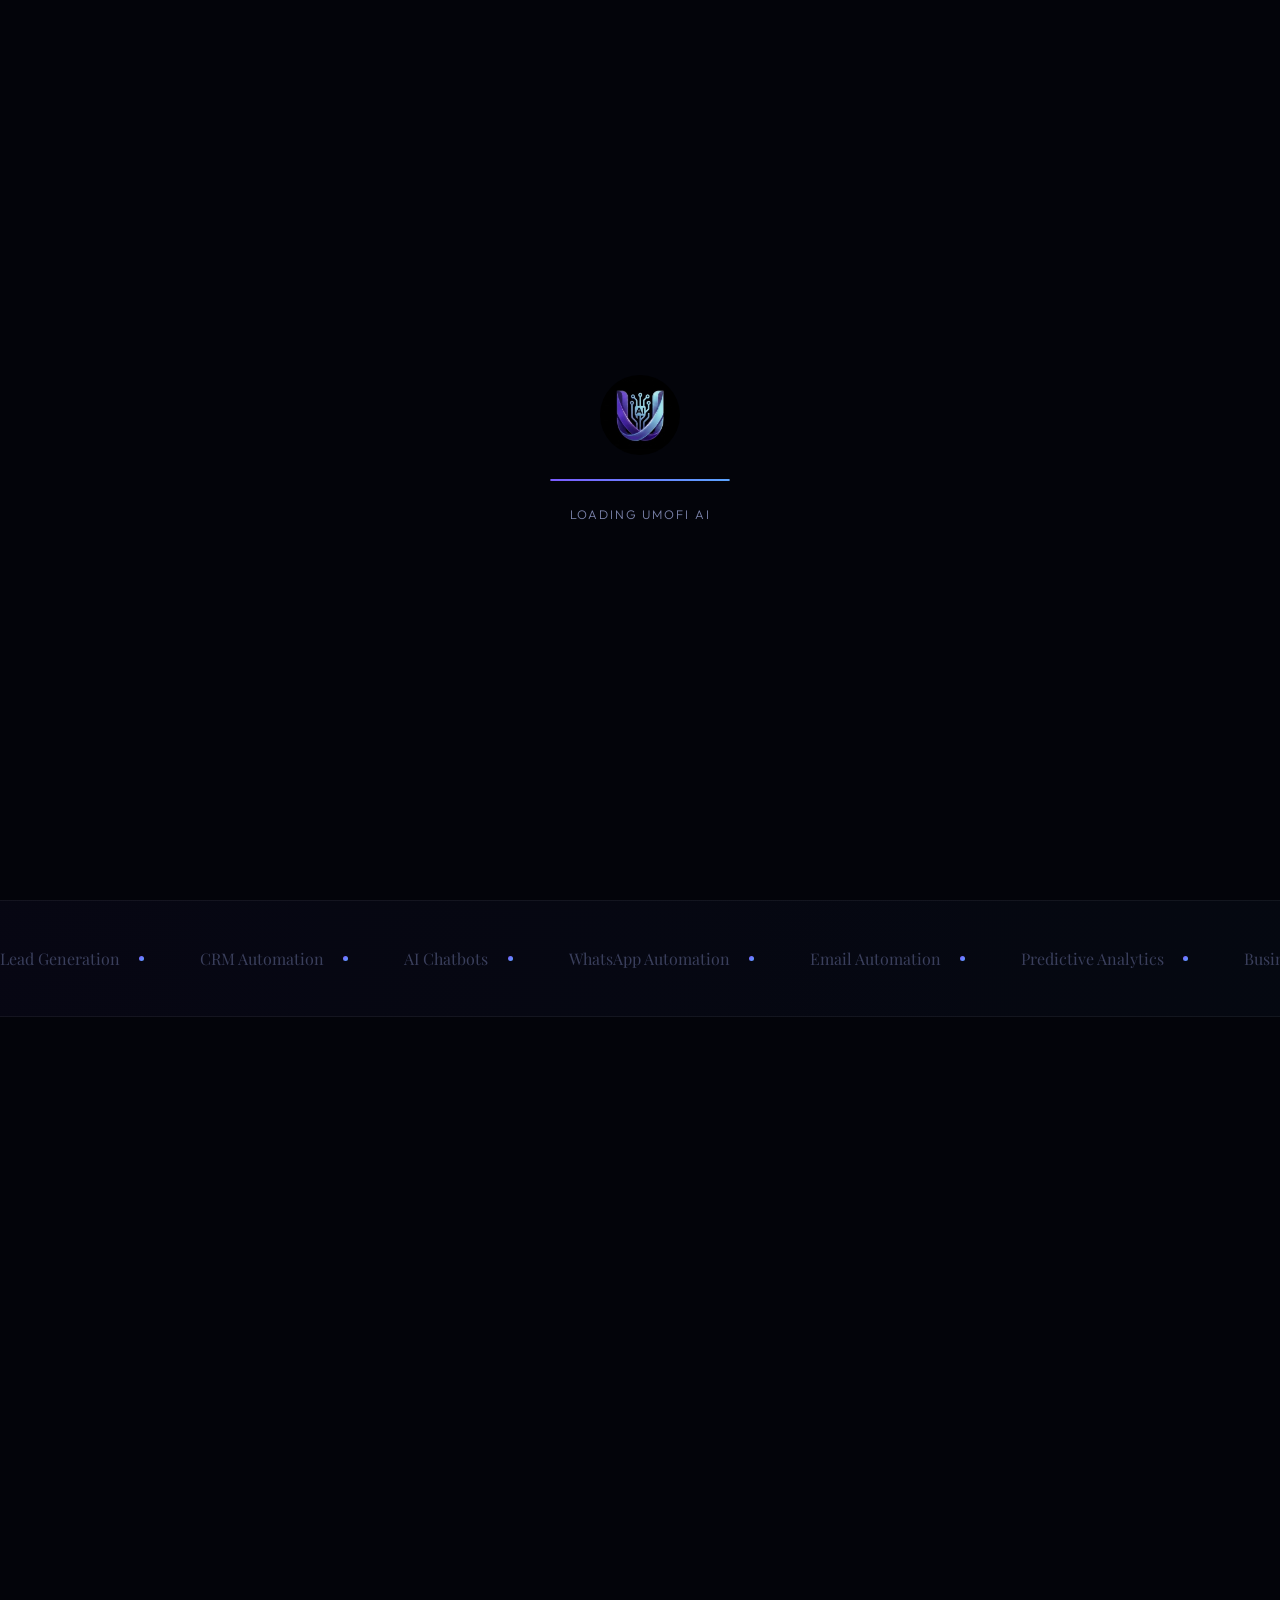
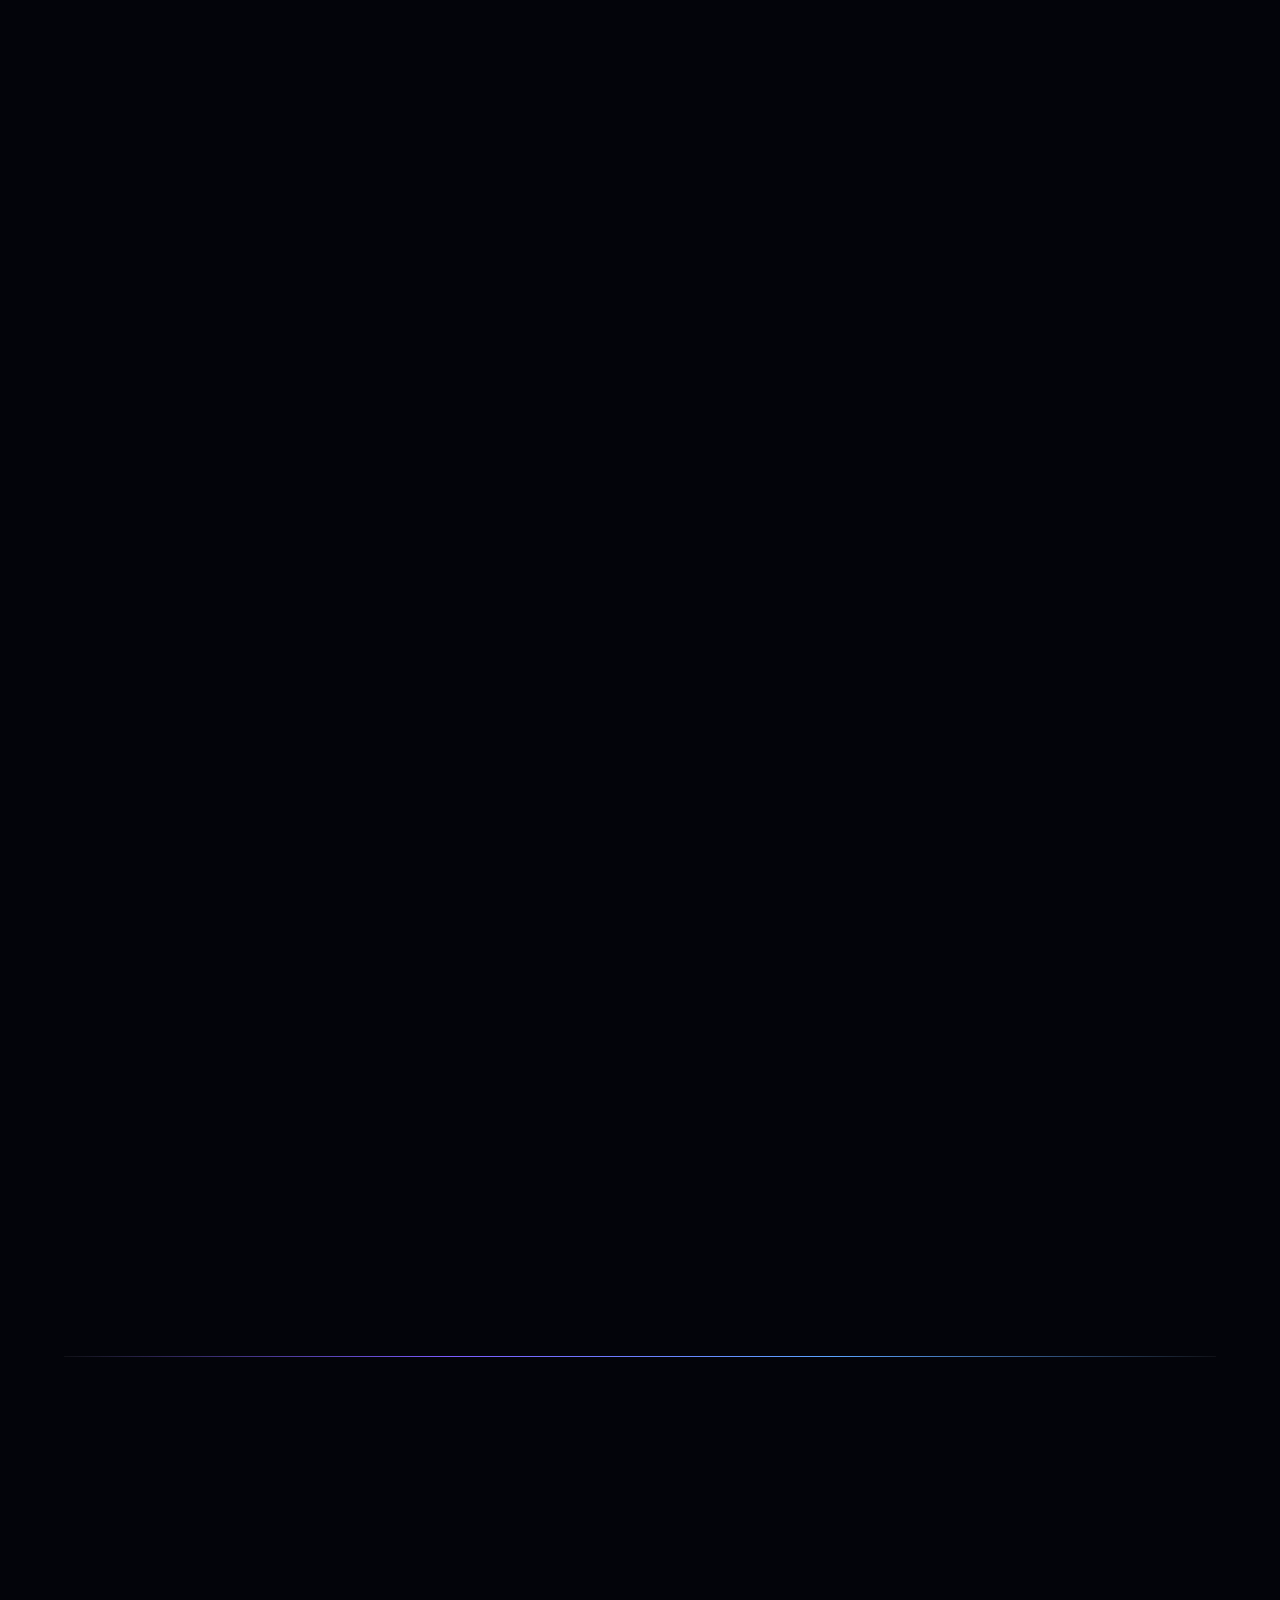
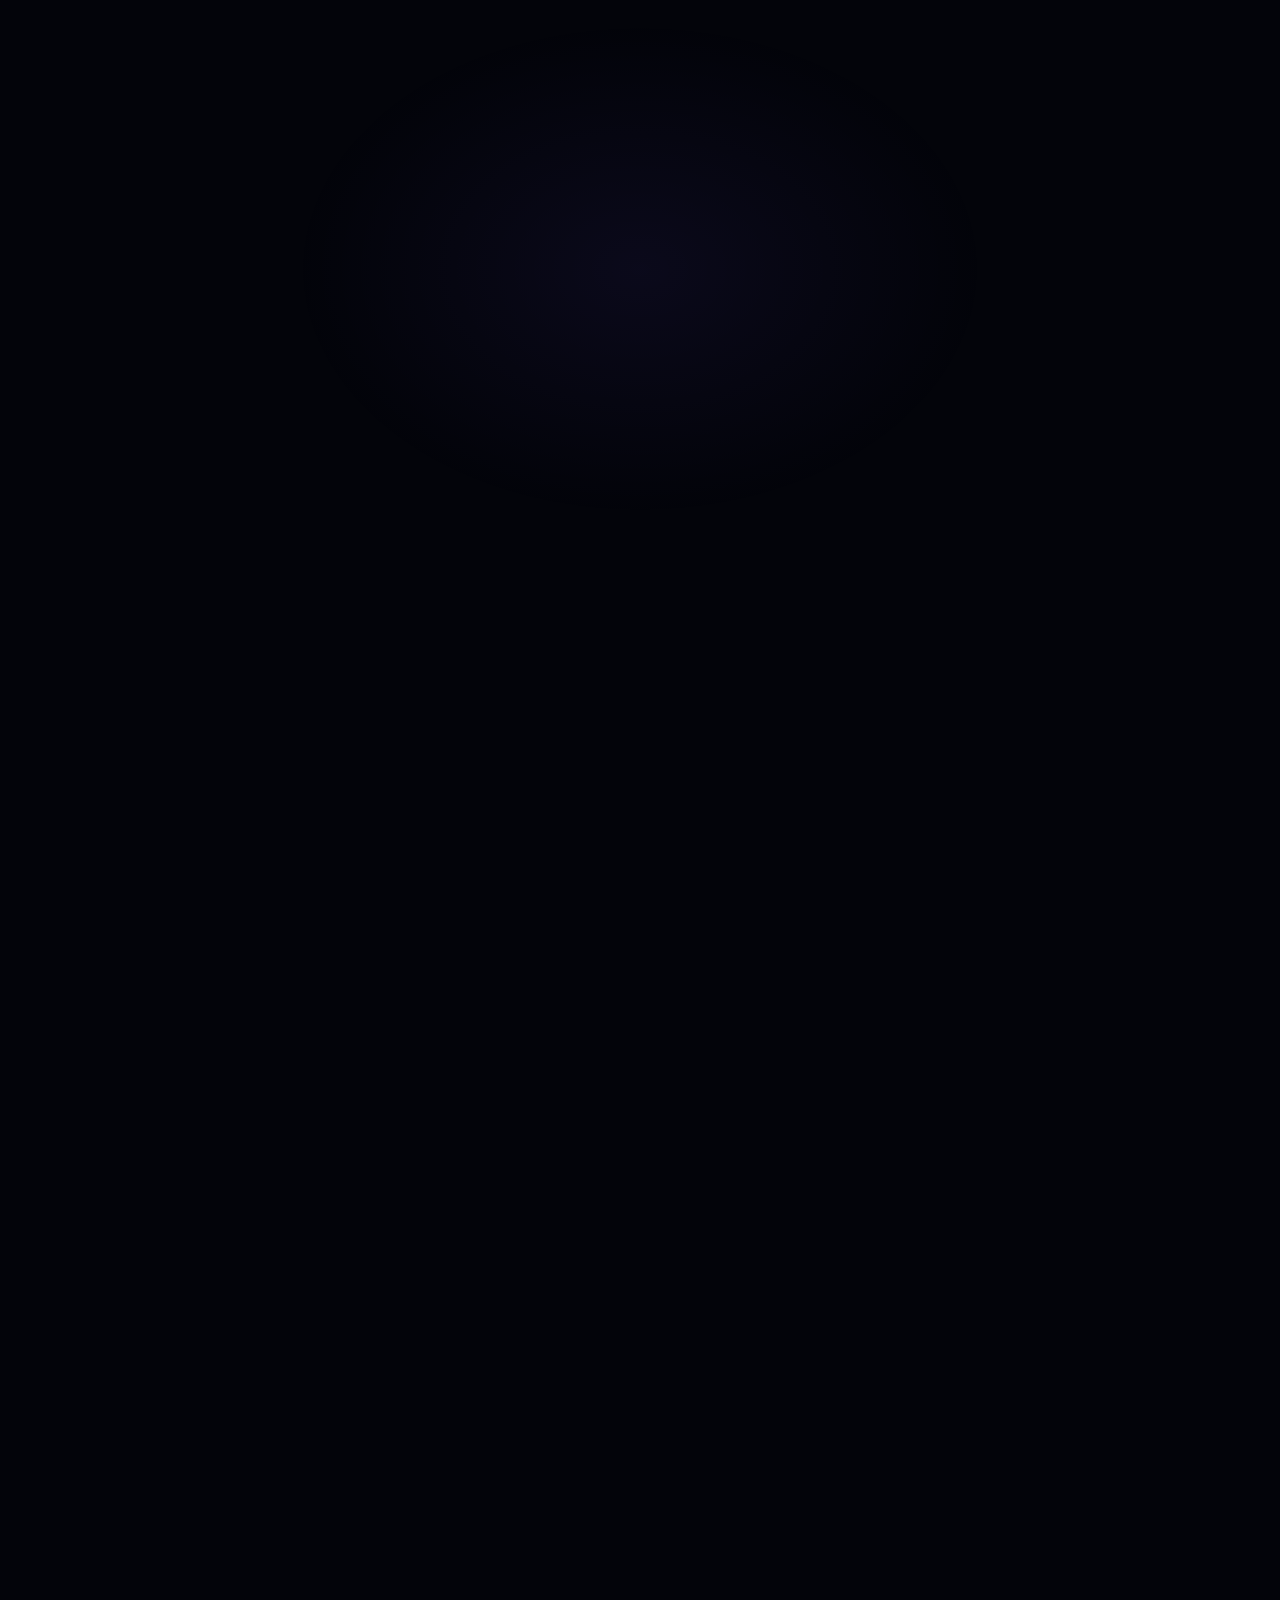
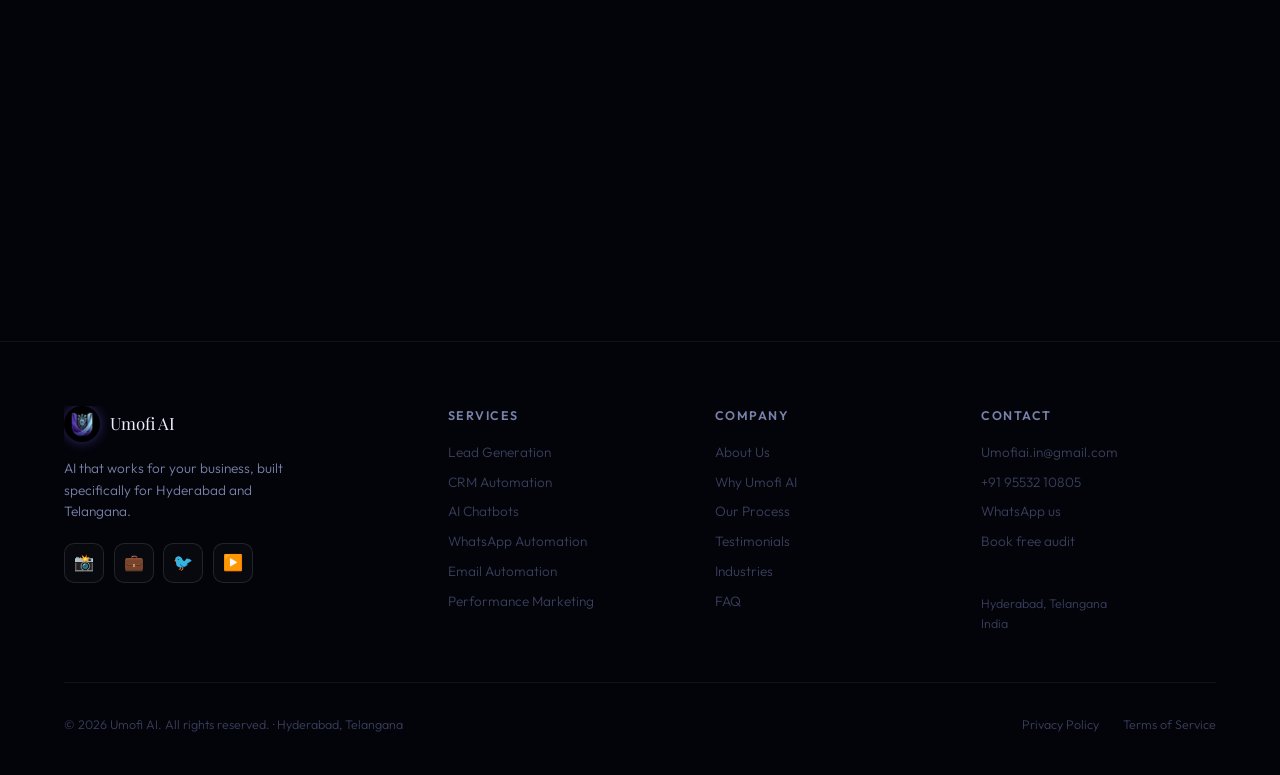
==== commit 972e3d70: "Add files via upload" ====
--- a/index.html
+++ b/index.html
@@ -1,535 +1,476 @@
 <!DOCTYPE html>
+
 <html lang="en">
 <head>
-<meta charset="UTF-8">
-<meta name="viewport" content="width=device-width, initial-scale=1.0, viewport-fit=cover">
-<meta name="description" content="Umofi AI delivers AI services for businesses in Hyderabad and Telangana, including lead generation, CRM automation, AI chatbots and WhatsApp automation.">
-<meta name="keywords" content="AI services Hyderabad, AI chatbot Hyderabad, WhatsApp automation, lead generation AI, CRM automation Hyderabad, Umofi AI, AI business Telangana">
-<meta name="robots" content="index, follow">
-<meta property="og:title" content="Umofi AI AI that works for your business">
-<meta property="og:description" content="Custom AI systems for businesses in Hyderabad, lead generation, chatbots, WhatsApp automation, and more.">
-<meta property="og:type" content="website">
-<meta property="og:url" content="https://umofi.ai">
-<meta property="og:image" content="images/image_0.jpg">
-<meta name="twitter:card" content="summary_large_image">
-<meta name="twitter:title" content="Umofi AI AI that works for your business">
-<meta name="twitter:description" content="Custom AI systems for businesses in Hyderabad, Telangana.">
-<link rel="icon" type="image/jpeg" href="images/image_0.jpg">
+<meta charset="utf-8"/>
+<meta content="width=device-width, initial-scale=1.0, viewport-fit=cover" name="viewport"/>
+<meta content="Umofi AI delivers AI services for businesses in Hyderabad and Telangana, including lead generation, CRM automation, AI chatbots and WhatsApp automation." name="description"/>
+<meta content="AI services Hyderabad, AI chatbot Hyderabad, WhatsApp automation, lead generation AI, CRM automation Hyderabad, Umofi AI, AI business Telangana" name="keywords"/>
+<meta content="index, follow" name="robots"/>
+<meta content="Umofi AI AI that works for your business" property="og:title"/>
+<meta content="Custom AI systems for businesses in Hyderabad, lead generation, chatbots, WhatsApp automation, and more." property="og:description"/>
+<meta content="website" property="og:type"/>
+<meta content="https://umofi.ai" property="og:url"/>
+<meta content="[data-uri]" property="og:image"/>
+<meta content="summary_large_image" name="twitter:card"/>
+<meta content="Umofi AI AI that works for your business" name="twitter:title"/>
+<meta content="Custom AI systems for businesses in Hyderabad, Telangana." name="twitter:description"/>
+<link href="[data-uri]" rel="icon" type="image/jpeg"/>
 <title>Umofi AI AI Services Hyderabad | Lead Generation, Chatbots, WhatsApp Automation</title>
-<link rel="stylesheet" href="css/style.css">
-<link rel="canonical" href="https://umofi.ai">
-<meta name="author" content="Umofi AI">
-<meta name="geo.region" content="IN-TG">
-<meta name="geo.placename" content="Hyderabad, Telangana">
-<meta property="og:locale" content="en_IN">
-<meta property="og:site_name" content="Umofi AI">
-<script type="application/ld+json">
-{
-  "@context": "https://schema.org",
-  "@type": "LocalBusiness",
-  "name": "Umofi AI",
-  "description": "AI services for businesses in Hyderabad, lead generation, CRM automation, AI chatbots, WhatsApp automation, and multilingual support in Telugu, Hindi, and English.",
-  "url": "https://umofi.ai",
-  "telephone": "+91-9553210805",
-  "email": "Umofiai.in@gmail.com",
-  "address": {
-    "@type": "PostalAddress",
-    "addressLocality": "Hyderabad",
-    "addressRegion": "Telangana",
-    "addressCountry": "IN"
-  },
-  "areaServed": ["Hyderabad", "Telangana", "Secunderabad", "HITEC City", "Gachibowli", "Kukatpally", "Dilsukhnagar"],
-  "sameAs": [],
-  "serviceType": ["AI Lead Generation", "CRM Automation", "AI Chatbots", "WhatsApp Automation", "Email Automation", "Predictive Analytics", "Business Process Automation", "Multilingual AI", "Performance Marketing"],
-  "openingHours": "Mo-Su 00:00-23:59",
-  "priceRange": "₹₹"
-}
-</script>
-<script type="application/ld+json">
-{
-  "@context": "https://schema.org",
-  "@type": "FAQPage",
-  "mainEntity": [
-    {"@type": "Question","name": "Do I need any technical knowledge to use your AI services?","acceptedAnswer": {"@type": "Answer","text": "Not at all. We handle everything from building to integration. You just tell us your business goals and we take care of the rest."}},
-    {"@type": "Question","name": "Can your chatbots speak in Telugu?","acceptedAnswer": {"@type": "Answer","text": "Yes. We build chatbots that communicate naturally in Telugu, Hindi, and English. We are the only AI agency in Hyderabad offering this."}},
-    {"@type": "Question","name": "How long does it take to see results?","acceptedAnswer": {"@type": "Answer","text": "Most clients have their first AI system live within one to three weeks. Results like automated lead capture appear from day one."}},
-    {"@type": "Question","name": "Do you sign long-term contracts?","acceptedAnswer": {"@type": "Answer","text": "No. We believe in earning your trust through results, not contracts. No lock-in periods and no hidden fees."}}
-  ]
-}
-</script>
-<link rel="preconnect" href="https://fonts.googleapis.com">
-<link rel="preconnect" href="https://fonts.gstatic.com" crossorigin>
-<link href="https://fonts.googleapis.com/css2?family=Playfair+Display:ital,wght@0,400;0,500;0,700;1,400;1,700&family=Outfit:wght@200;300;400;500;600&display=swap" rel="stylesheet">
+<link href="https://umofi.ai" rel="canonical"/>
+<meta content="Umofi AI" name="author"/>
+<meta content="IN-TG" name="geo.region"/>
+<meta content="Hyderabad, Telangana" name="geo.placename"/>
+<meta content="en_IN" property="og:locale"/>
+<meta content="Umofi AI" property="og:site_name"/>
 
+
+<link href="https://fonts.googleapis.com" rel="preconnect"/>
+<link crossorigin="" href="https://fonts.gstatic.com" rel="preconnect"/>
+<link href="https://fonts.googleapis.com/css2?family=Playfair+Display:ital,wght@0,400;0,500;0,700;1,400;1,700&amp;family=Outfit:wght@200;300;400;500;600&amp;display=swap" rel="stylesheet"/>
+
+<link rel="stylesheet" href="style.css"/>
 </head>
 <body>
-
 <!-- LOADER -->
 <div id="loader">
-  <img src="images/image_0.jpg" class="loader-logo" alt="Umofi AI">
-  <div class="loader-bar-wrap"><div class="loader-bar"></div></div>
-  <div class="loader-txt">Loading Umofi AI</div>
-</div>
-
+<img alt="Umofi AI" class="loader-logo" src="[data-uri]"/>
+<div class="loader-bar-wrap"><div class="loader-bar"></div></div>
+<div class="loader-txt">Loading Umofi AI</div>
+</div>
 <div id="cur"></div>
 <div id="cur-ring"></div>
 <canvas id="c"></canvas>
-
 <!-- WHATSAPP FLOAT -->
-<a href="https://wa.me/919553210805" class="wa-float" target="_blank" aria-label="Chat on WhatsApp">
-  <div class="wa-tooltip">Chat with us</div>
-  <svg viewBox="0 0 24 24" xmlns="http://www.w3.org/2000/svg"><path d="M17.472 14.382c-.297-.149-1.758-.867-2.03-.967-.273-.099-.471-.148-.67.15-.197.297-.767.966-.94 1.164-.173.199-.347.223-.644.075-.297-.15-1.255-.463-2.39-1.475-.883-.788-1.48-1.761-1.653-2.059-.173-.297-.018-.458.13-.606.134-.133.298-.347.446-.52.149-.174.198-.298.298-.497.099-.198.05-.371-.025-.52-.075-.149-.669-1.612-.916-2.207-.242-.579-.487-.5-.669-.51-.173-.008-.371-.01-.57-.01-.198 0-.52.074-.792.372-.272.297-1.04 1.016-1.04 2.479 0 1.462 1.065 2.875 1.213 3.074.149.198 2.096 3.2 5.077 4.487.709.306 1.262.489 1.694.625.712.227 1.36.195 1.871.118.571-.085 1.758-.719 2.006-1.413.248-.694.248-1.289.173-1.413-.074-.124-.272-.198-.57-.347m-5.421 7.403h-.004a9.87 9.87 0 01-5.031-1.378l-.361-.214-3.741.982.998-3.648-.235-.374a9.86 9.86 0 01-1.51-5.26c.001-5.45 4.436-9.884 9.888-9.884 2.64 0 5.122 1.03 6.988 2.898a9.825 9.825 0 012.893 6.994c-.003 5.45-4.437 9.884-9.885 9.884m8.413-18.297A11.815 11.815 0 0012.05 0C5.495 0 .16 5.335.157 11.892c0 2.096.547 4.142 1.588 5.945L.057 24l6.305-1.654a11.882 11.882 0 005.683 1.448h.005c6.554 0 11.89-5.335 11.893-11.893a11.821 11.821 0 00-3.48-8.413z"/></svg>
+<a aria-label="Chat on WhatsApp" class="wa-float" href="https://wa.me/919553210805" target="_blank">
+<div class="wa-tooltip">Chat with us</div>
+<svg viewbox="0 0 24 24" xmlns="http://www.w3.org/2000/svg"><path d="M17.472 14.382c-.297-.149-1.758-.867-2.03-.967-.273-.099-.471-.148-.67.15-.197.297-.767.966-.94 1.164-.173.199-.347.223-.644.075-.297-.15-1.255-.463-2.39-1.475-.883-.788-1.48-1.761-1.653-2.059-.173-.297-.018-.458.13-.606.134-.133.298-.347.446-.52.149-.174.198-.298.298-.497.099-.198.05-.371-.025-.52-.075-.149-.669-1.612-.916-2.207-.242-.579-.487-.5-.669-.51-.173-.008-.371-.01-.57-.01-.198 0-.52.074-.792.372-.272.297-1.04 1.016-1.04 2.479 0 1.462 1.065 2.875 1.213 3.074.149.198 2.096 3.2 5.077 4.487.709.306 1.262.489 1.694.625.712.227 1.36.195 1.871.118.571-.085 1.758-.719 2.006-1.413.248-.694.248-1.289.173-1.413-.074-.124-.272-.198-.57-.347m-5.421 7.403h-.004a9.87 9.87 0 01-5.031-1.378l-.361-.214-3.741.982.998-3.648-.235-.374a9.86 9.86 0 01-1.51-5.26c.001-5.45 4.436-9.884 9.888-9.884 2.64 0 5.122 1.03 6.988 2.898a9.825 9.825 0 012.893 6.994c-.003 5.45-4.437 9.884-9.885 9.884m8.413-18.297A11.815 11.815 0 0012.05 0C5.495 0 .16 5.335.157 11.892c0 2.096.547 4.142 1.588 5.945L.057 24l6.305-1.654a11.882 11.882 0 005.683 1.448h.005c6.554 0 11.89-5.335 11.893-11.893a11.821 11.821 0 00-3.48-8.413z"></path></svg>
 </a>
-
 <!-- BACK TO TOP -->
-<button id="back-top" aria-label="Back to top" onclick="window.scrollTo({top:0,behavior:'smooth'})">
-  <svg viewBox="0 0 24 24" fill="none" stroke="currentColor" stroke-width="2" stroke-linecap="round" stroke-linejoin="round"><polyline points="18 15 12 9 6 15"/></svg>
+<button aria-label="Back to top" id="back-top" onclick="window.scrollTo({top:0,behavior:'smooth'})">
+<svg fill="none" stroke="currentColor" stroke-linecap="round" stroke-linejoin="round" stroke-width="2" viewbox="0 0 24 24"><polyline points="18 15 12 9 6 15"></polyline></svg>
 </button>
-
 <!-- NAV -->
 <nav id="nav">
-  <a href="#home" class="logo">
-    <img src="images/image_0.jpg" class="logo-img" alt="Umofi AI Logo">
-    <span class="logo-txt">Umofi <b>AI</b></span>
-  </a>
-  <div class="nav-l">
-    <a href="#about">About</a>
-    <a href="#services">Services</a>
-    <a href="#why">Why Us</a>
-    <a href="#process">Process</a>
-    <a href="#contact">Contact</a>
-    <a href="#contact" class="btn-nav">Get started</a>
-  </div>
-  <button class="hamburger" id="ham" aria-label="Menu" onclick="toggleMenu()">
-    <span></span><span></span><span></span>
-  </button>
+<a class="logo" href="#home">
+<img alt="Umofi AI Logo" class="logo-img" src="[data-uri]"/>
+<span class="logo-txt">Umofi <b>AI</b></span>
+</a>
+<div class="nav-l">
+<a href="#about">About</a>
+<a href="#services">Services</a>
+<a href="#why">Why Us</a>
+<a href="#process">Process</a>
+<a href="#contact">Contact</a>
+<a class="btn-nav" href="#contact">Get started</a>
+</div>
+<button aria-label="Menu" class="hamburger" id="ham" onclick="toggleMenu()">
+<span></span><span></span><span></span>
+</button>
 </nav>
-
 <!-- MOBILE MENU -->
 <div class="mobile-menu" id="mobile-menu">
-  <a href="#about" onclick="closeMenu()">About</a>
-  <a href="#services" onclick="closeMenu()">Services</a>
-  <a href="#why" onclick="closeMenu()">Why Us</a>
-  <a href="#process" onclick="closeMenu()">Process</a>
-  <a href="#industries" onclick="closeMenu()">Industries</a>
-  <a href="#contact" onclick="closeMenu()">Get started free</a>
-</div>
-
+<a href="#about" onclick="closeMenu()">About</a>
+<a href="#services" onclick="closeMenu()">Services</a>
+<a href="#why" onclick="closeMenu()">Why Us</a>
+<a href="#process" onclick="closeMenu()">Process</a>
+<a href="#industries" onclick="closeMenu()">Industries</a>
+<a href="#contact" onclick="closeMenu()">Get started free</a>
+</div>
 <!-- HERO -->
 <section class="hero" id="home">
-  
-  <div class="float-el" style="width:180px;height:180px;top:15%;right:8%;background:radial-gradient(circle,rgba(123,92,255,.06),transparent);animation-delay:0s;animation-duration:7s;"></div>
-  <div class="float-el" style="width:120px;height:120px;top:60%;left:5%;background:radial-gradient(circle,rgba(91,164,255,.05),transparent);animation-delay:2s;animation-duration:9s;"></div>
-  <div class="float-el" style="width:80px;height:80px;bottom:20%;right:15%;background:radial-gradient(circle,rgba(180,159,255,.07),transparent);animation-delay:4s;animation-duration:6s;"></div>
-  <div class="hero-logo-wrap">
-    <div class="hero-logo-frame parallax-slow">
-      <div class="hero-logo-ring"></div>
-      <div class="hero-logo-ring"></div>
-      <div class="hero-logo-ring"></div>
-      <img src="images/image_0.jpg" class="hero-logo" alt="Umofi AI Logo">
-    </div>
-  </div>
-  <div class="hero-tag">Hyderabad · Telangana · India</div>
-  <h1 class="hero-h1" data-text="AI that works for your business">AI that works<br>for <em>your</em> business</h1>
-  <p class="hero-sub">Umofi AI delivers intelligent automation, lead generation, and custom AI systems, built exclusively for businesses in Hyderabad and Telangana.</p>
-  <div class="hero-btns">
-    <a href="#contact" class="btn-p">Book a free AI audit <svg width="15" height="15" viewBox="0 0 16 16" fill="none"><path d="M3 8h10M9 4l4 4-4 4" stroke="currentColor" stroke-width="1.5" stroke-linecap="round" stroke-linejoin="round"/></svg></a>
-    <a href="#services" class="btn-g">Explore services</a>
-  </div>
-  <div class="scroll-hint"><div class="scroll-line"></div>scroll</div>
-</section>
-
+<div class="float-el" style="width:180px;height:180px;top:15%;right:8%;background:radial-gradient(circle,rgba(123,92,255,.06),transparent);animation-delay:0s;animation-duration:7s;"></div>
+<div class="float-el" style="width:120px;height:120px;top:60%;left:5%;background:radial-gradient(circle,rgba(91,164,255,.05),transparent);animation-delay:2s;animation-duration:9s;"></div>
+<div class="float-el" style="width:80px;height:80px;bottom:20%;right:15%;background:radial-gradient(circle,rgba(180,159,255,.07),transparent);animation-delay:4s;animation-duration:6s;"></div>
+<div class="hero-logo-wrap">
+<div class="hero-logo-frame parallax-slow">
+<div class="hero-logo-ring"></div>
+<div class="hero-logo-ring"></div>
+<div class="hero-logo-ring"></div>
+<img alt="Umofi AI Logo" class="hero-logo" src="[data-uri]"/>
+</div>
+</div>
+<div class="hero-tag">Hyderabad · Telangana · India</div>
+<h1 class="hero-h1" data-text="AI that works for your business">AI that works<br/>for <em>your</em> business</h1>
+<p class="hero-sub">Umofi AI delivers intelligent automation, lead generation, and custom AI systems, built exclusively for businesses in Hyderabad and Telangana.</p>
+<div class="hero-btns">
+<a class="btn-p" href="#contact">Book a free AI audit <svg fill="none" height="15" viewbox="0 0 16 16" width="15"><path d="M3 8h10M9 4l4 4-4 4" stroke="currentColor" stroke-linecap="round" stroke-linejoin="round" stroke-width="1.5"></path></svg></a>
+<a class="btn-g" href="#services">Explore services</a>
+</div>
+<div class="scroll-hint"><div class="scroll-line"></div>scroll</div>
+</section>
 <!-- MARQUEE -->
 <div class="mq-wrap">
-  <div class="mq-track">
-    <div class="mq-item">Lead Generation <div class="mq-dot"></div></div>
-    <div class="mq-item">CRM Automation <div class="mq-dot"></div></div>
-    <div class="mq-item">AI Chatbots <div class="mq-dot"></div></div>
-    <div class="mq-item">WhatsApp Automation <div class="mq-dot"></div></div>
-    <div class="mq-item">Email Automation <div class="mq-dot"></div></div>
-    <div class="mq-item">Predictive Analytics <div class="mq-dot"></div></div>
-    <div class="mq-item">Business Automation <div class="mq-dot"></div></div>
-    <div class="mq-item">Performance Marketing <div class="mq-dot"></div></div>
-    <div class="mq-item">Telugu · Hindi · English <div class="mq-dot"></div></div>
-    <div class="mq-item">Lead Generation <div class="mq-dot"></div></div>
-    <div class="mq-item">CRM Automation <div class="mq-dot"></div></div>
-    <div class="mq-item">AI Chatbots <div class="mq-dot"></div></div>
-    <div class="mq-item">WhatsApp Automation <div class="mq-dot"></div></div>
-    <div class="mq-item">Email Automation <div class="mq-dot"></div></div>
-    <div class="mq-item">Predictive Analytics <div class="mq-dot"></div></div>
-    <div class="mq-item">Business Automation <div class="mq-dot"></div></div>
-    <div class="mq-item">Performance Marketing <div class="mq-dot"></div></div>
-    <div class="mq-item">Telugu · Hindi · English <div class="mq-dot"></div></div>
-  </div>
-</div>
-
+<div class="mq-track">
+<div class="mq-item">Lead Generation <div class="mq-dot"></div></div>
+<div class="mq-item">CRM Automation <div class="mq-dot"></div></div>
+<div class="mq-item">AI Chatbots <div class="mq-dot"></div></div>
+<div class="mq-item">WhatsApp Automation <div class="mq-dot"></div></div>
+<div class="mq-item">Email Automation <div class="mq-dot"></div></div>
+<div class="mq-item">Predictive Analytics <div class="mq-dot"></div></div>
+<div class="mq-item">Business Automation <div class="mq-dot"></div></div>
+<div class="mq-item">Performance Marketing <div class="mq-dot"></div></div>
+<div class="mq-item">Telugu · Hindi · English <div class="mq-dot"></div></div>
+<div class="mq-item">Lead Generation <div class="mq-dot"></div></div>
+<div class="mq-item">CRM Automation <div class="mq-dot"></div></div>
+<div class="mq-item">AI Chatbots <div class="mq-dot"></div></div>
+<div class="mq-item">WhatsApp Automation <div class="mq-dot"></div></div>
+<div class="mq-item">Email Automation <div class="mq-dot"></div></div>
+<div class="mq-item">Predictive Analytics <div class="mq-dot"></div></div>
+<div class="mq-item">Business Automation <div class="mq-dot"></div></div>
+<div class="mq-item">Performance Marketing <div class="mq-dot"></div></div>
+<div class="mq-item">Telugu · Hindi · English <div class="mq-dot"></div></div>
+</div>
+</div>
 <!-- ABOUT -->
 <section id="about">
-  <div class="about-grid">
-    <div class="orb-wrap rv-left">
-      <div class="orb-ring"></div><div class="orb-ring"></div><div class="orb-ring"></div>
-      <div class="orb-logo"><img loading="lazy" src="images/image_0.jpg" alt="Umofi AI visual"></div>
-      <div class="orb-spark" style="top:7%;left:50%;transform:translateX(-50%);width:8px;height:8px;background:var(--p);box-shadow:0 0 14px var(--p);"></div>
-      <div class="orb-spark" style="bottom:9%;right:11%;width:7px;height:7px;background:var(--p2);box-shadow:0 0 12px var(--p2);"></div>
-      <div class="orb-spark" style="top:46%;left:0%;width:6px;height:6px;background:var(--p3);box-shadow:0 0 10px var(--p3);"></div>
-    </div>
-    <div>
-      <div class="stag rv-right">Who we are</div>
-      <h2 class="sh rv-right">Built for<br>Hyderabad<br>businesses</h2>
-      <p class="ss rv-right">We are a Hyderabad based AI services company that builds practical, revenue-generating AI systems for local businesses, from small shops in the old city to IT companies in HITEC City.</p>
-      <div class="stats-grid">
-        <div class="stat-c rv-scale"><div class="counter-val" data-target="9" data-suffix="+">0+</div><div class="stat-l">AI services offered</div></div>
-        <div class="stat-c rv-scale"><div class="counter-val" data-target="3" data-suffix="">0</div><div class="stat-l">Languages supported</div></div>
-        <div class="stat-c rv-scale"><div class="counter-val" data-target="24" data-suffix="/7">0/7</div><div class="stat-l">Always running</div></div>
-        <div class="stat-c rv-scale"><div class="counter-val" data-target="100" data-suffix="%">0%</div><div class="stat-l">Local AI expertise</div></div>
-      </div>
-    </div>
-  </div>
-</section>
-<div class="divider rv"></div>
-
+<div class="about-grid">
+<div class="orb-wrap rv-left">
+<div class="orb-ring"></div><div class="orb-ring"></div><div class="orb-ring"></div>
+<div class="orb-logo"><img alt="Umofi AI visual" loading="lazy" src="[data-uri]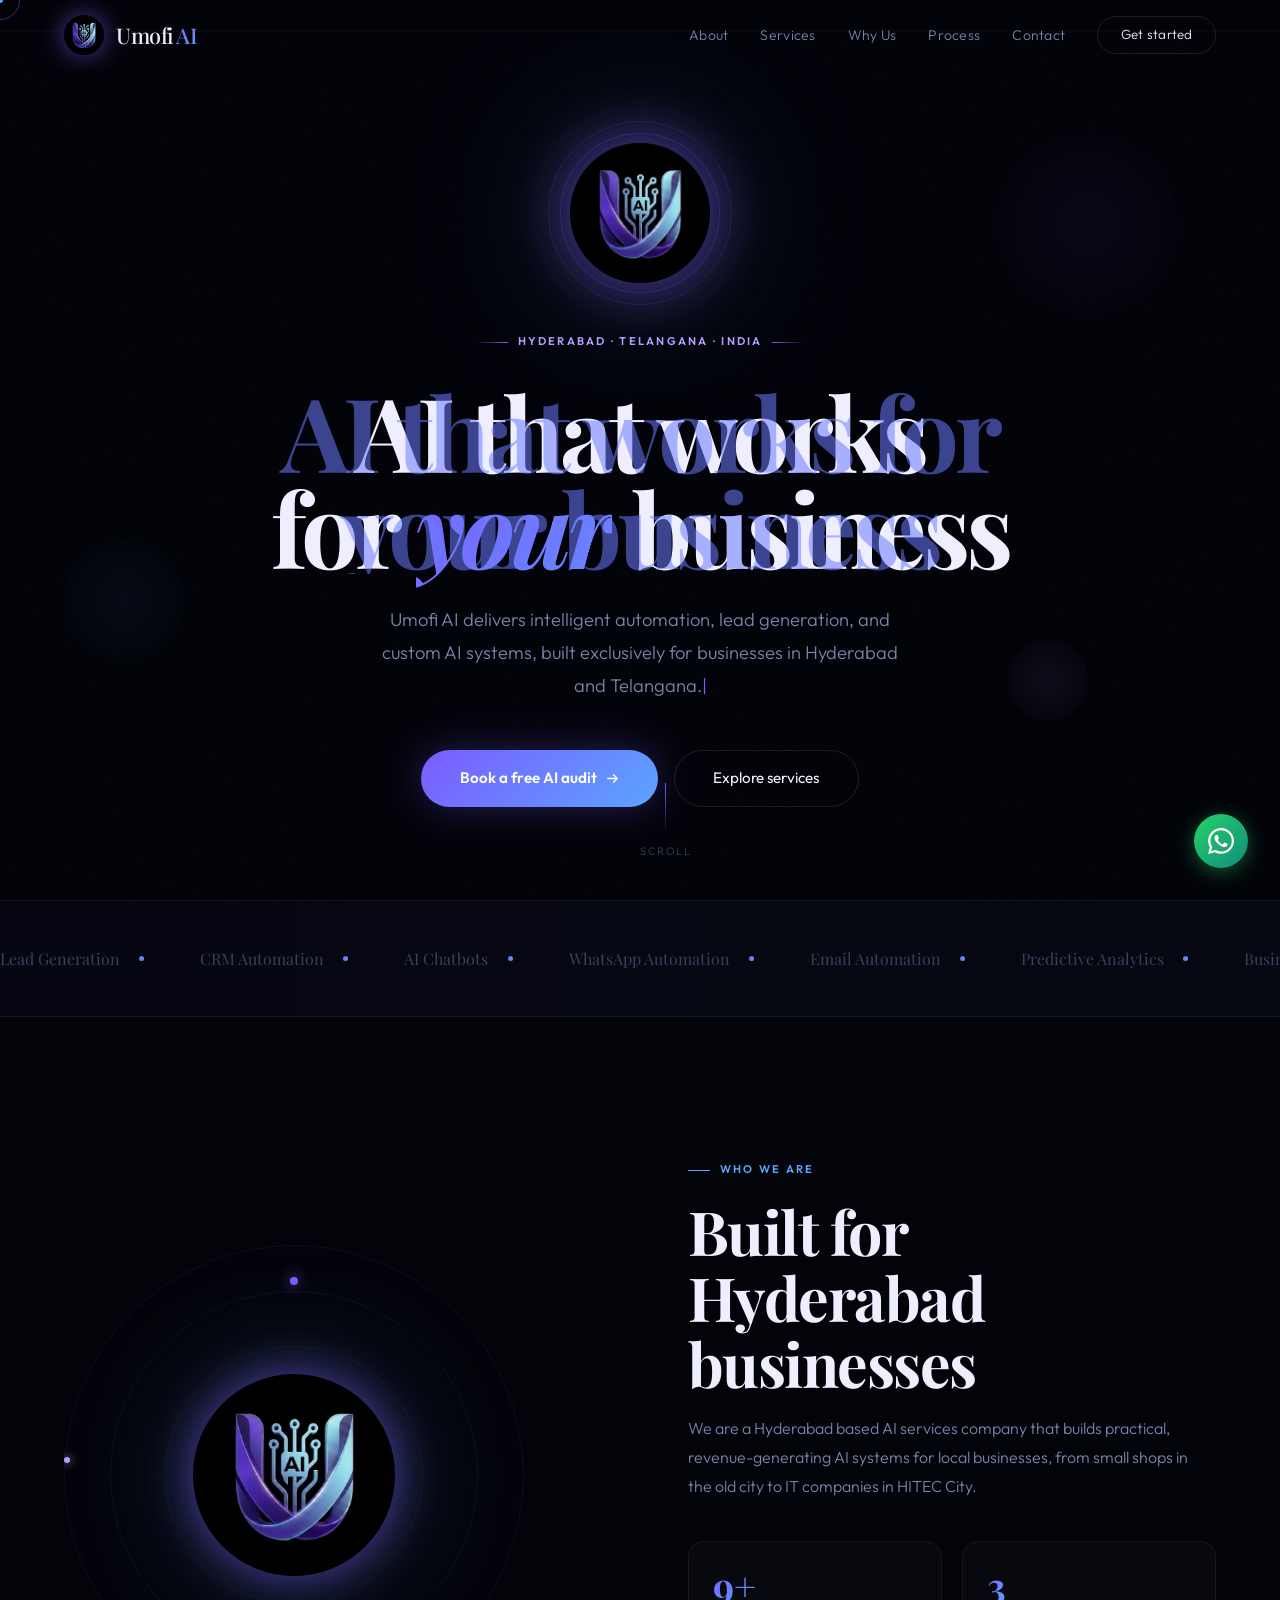
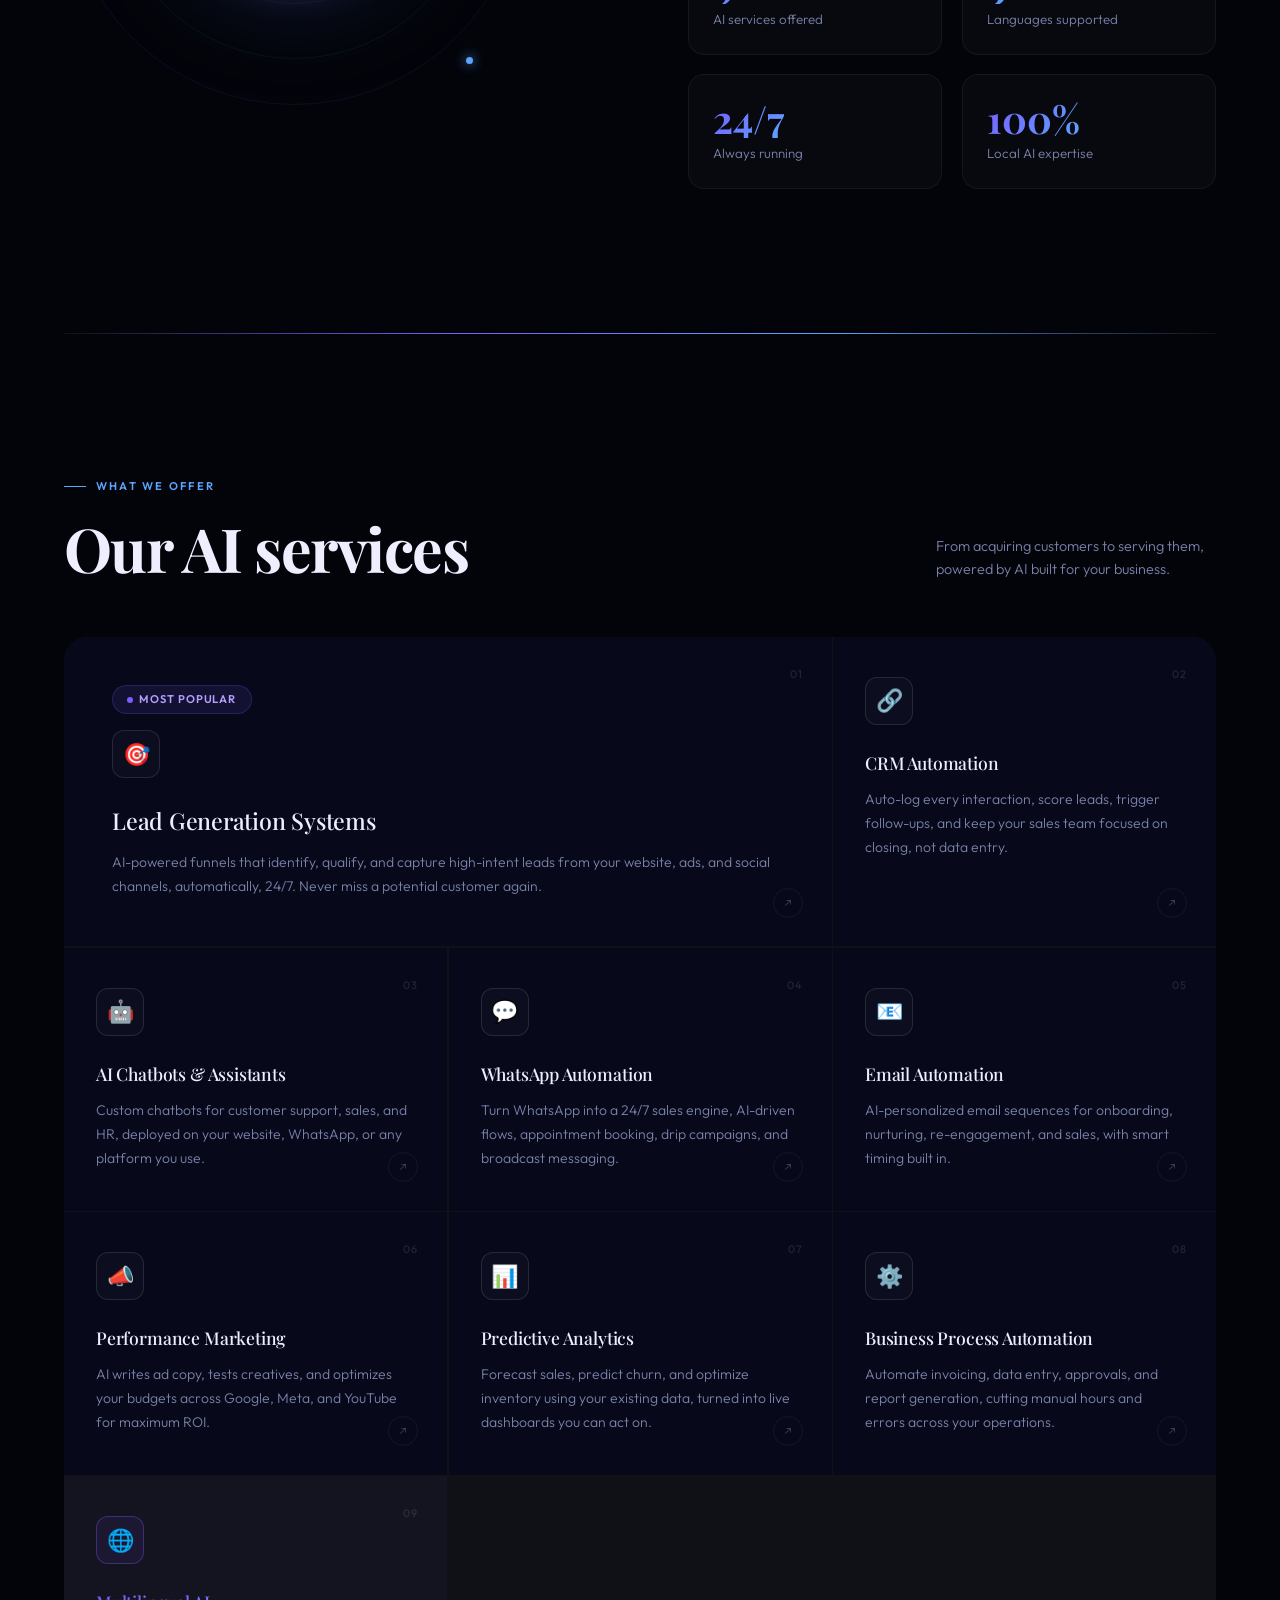
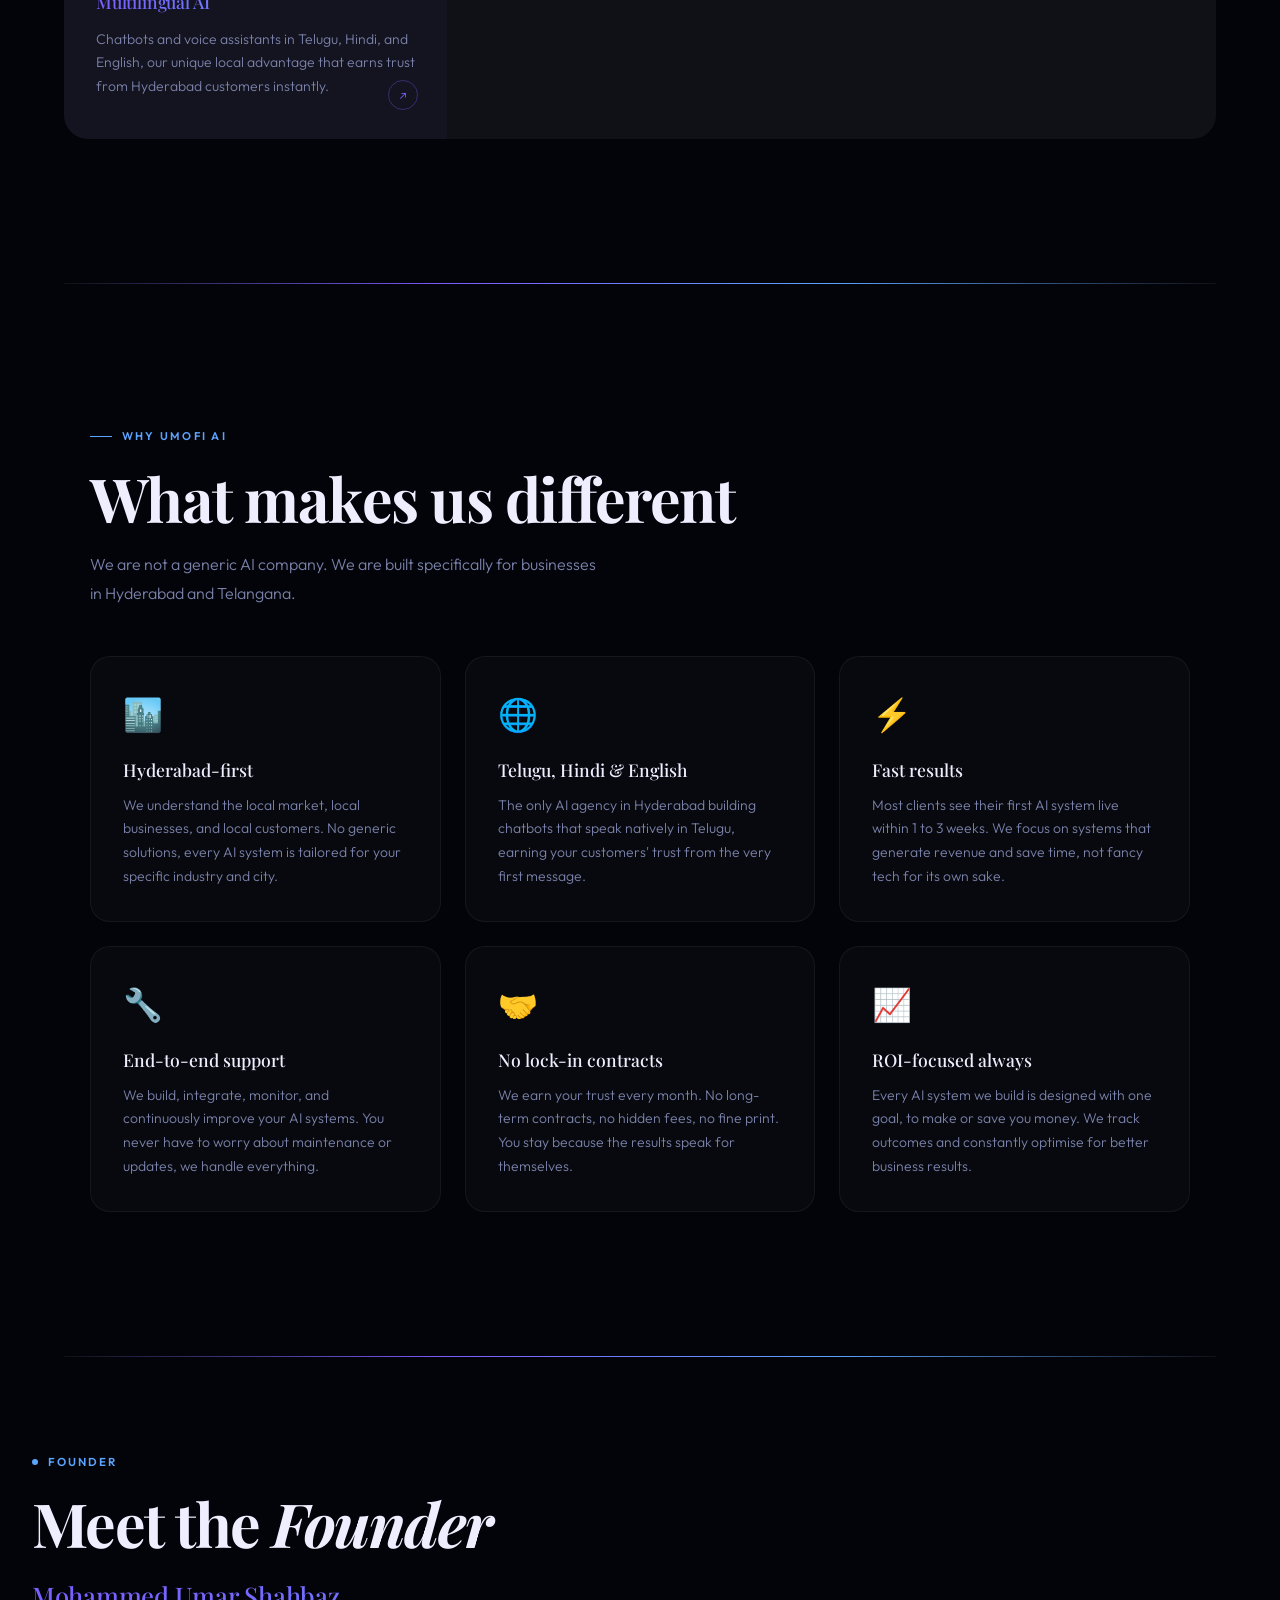
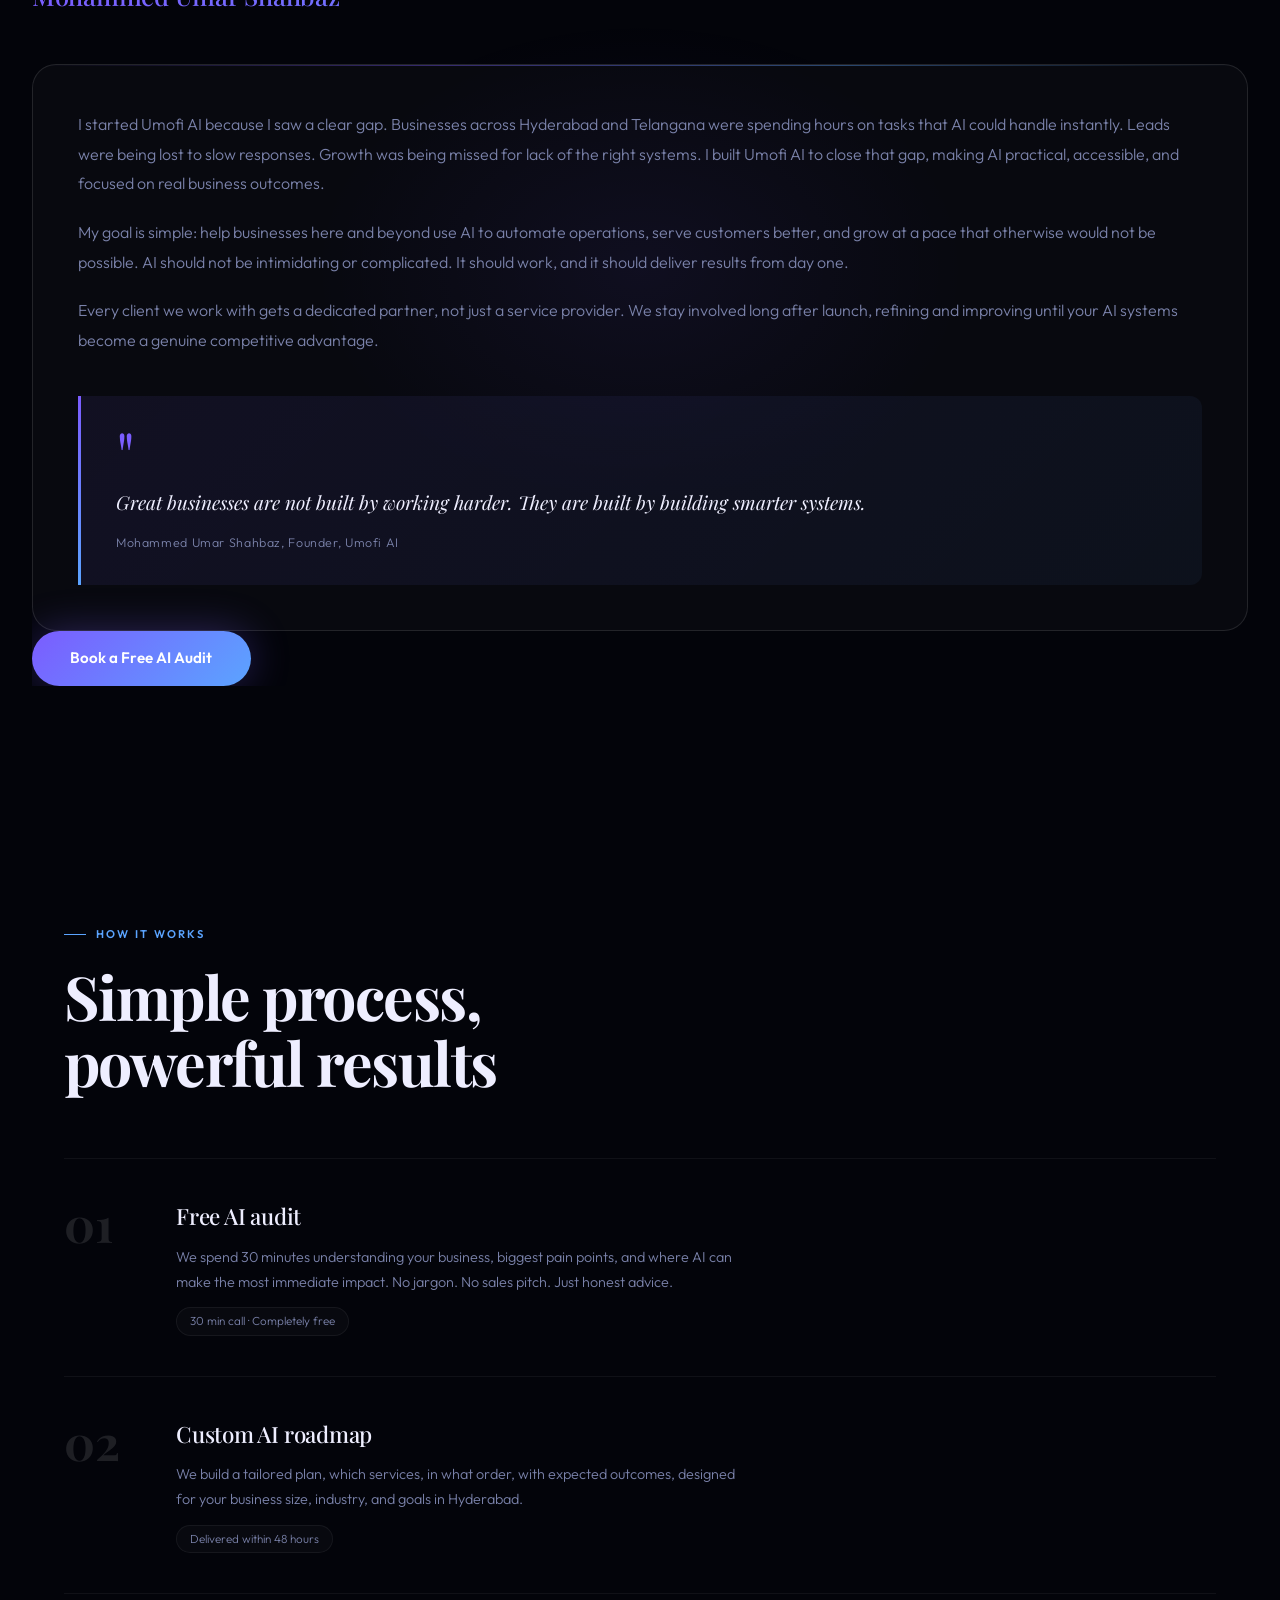
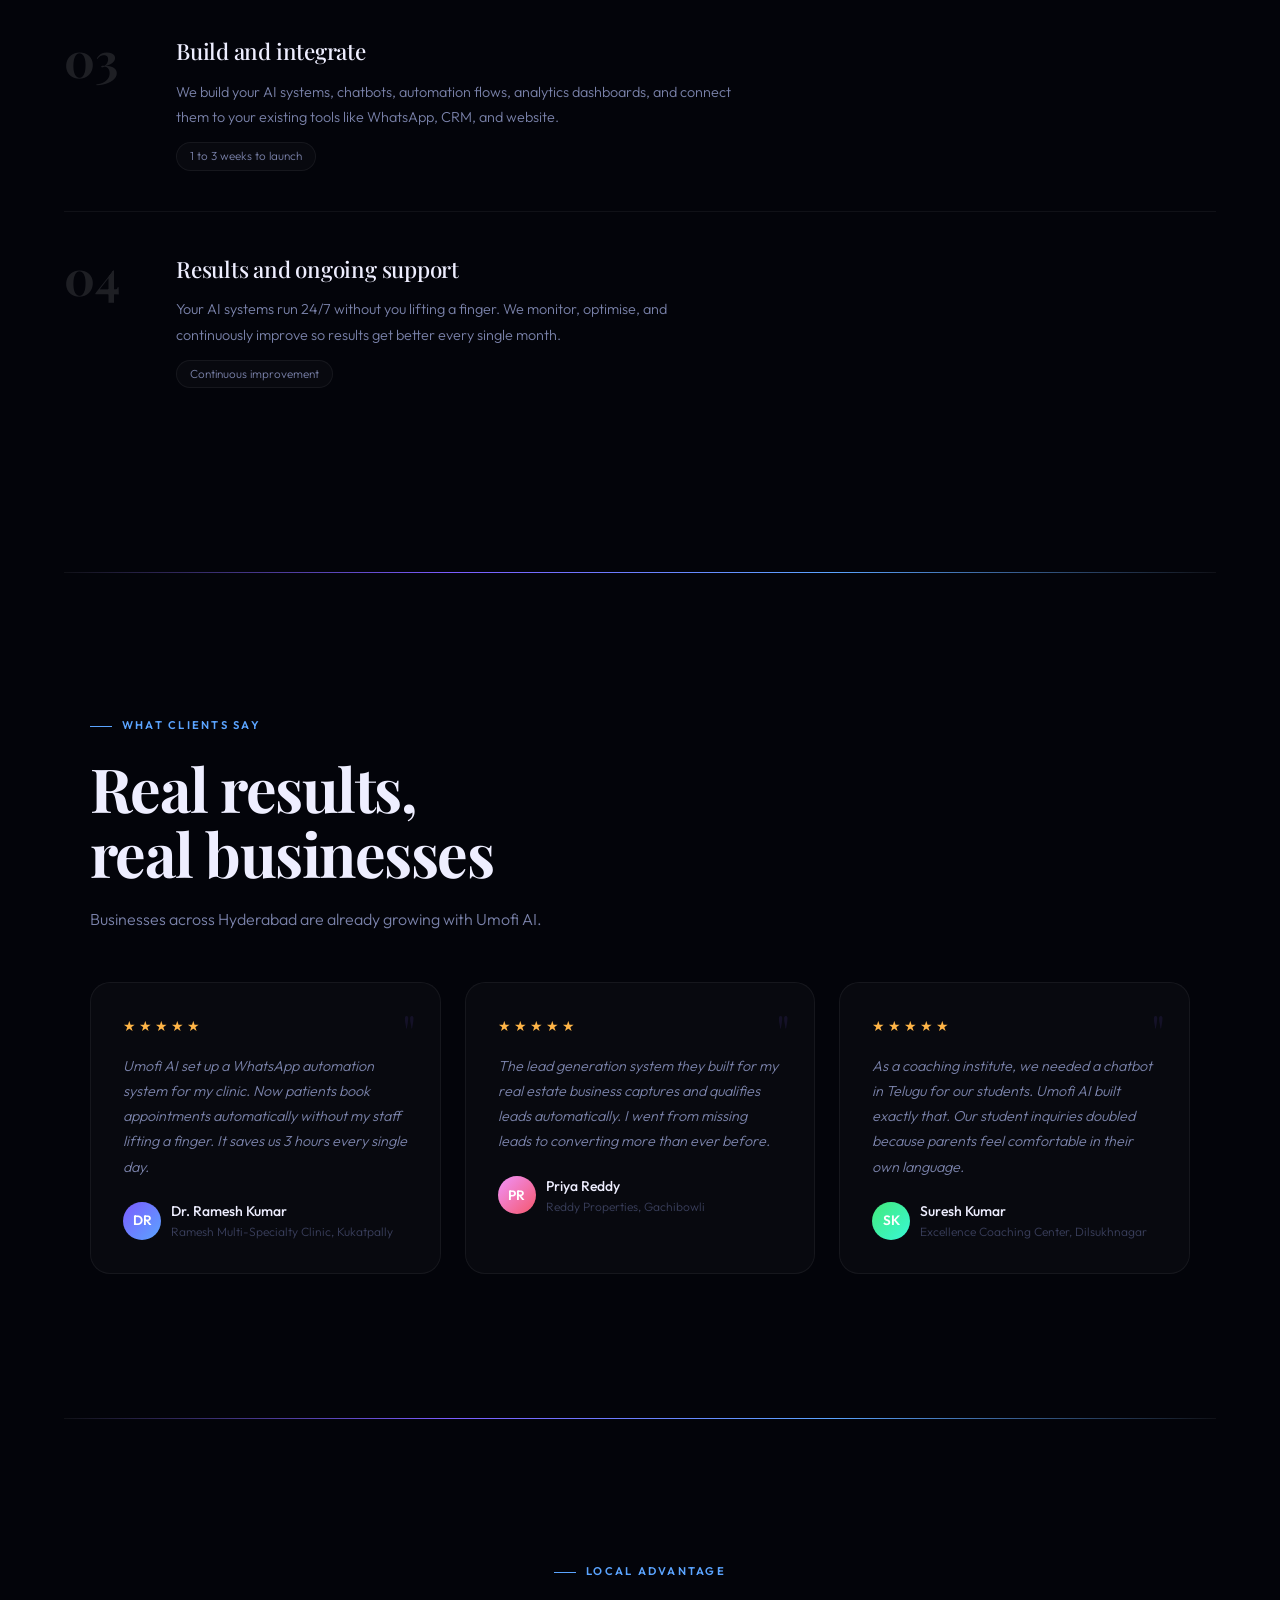
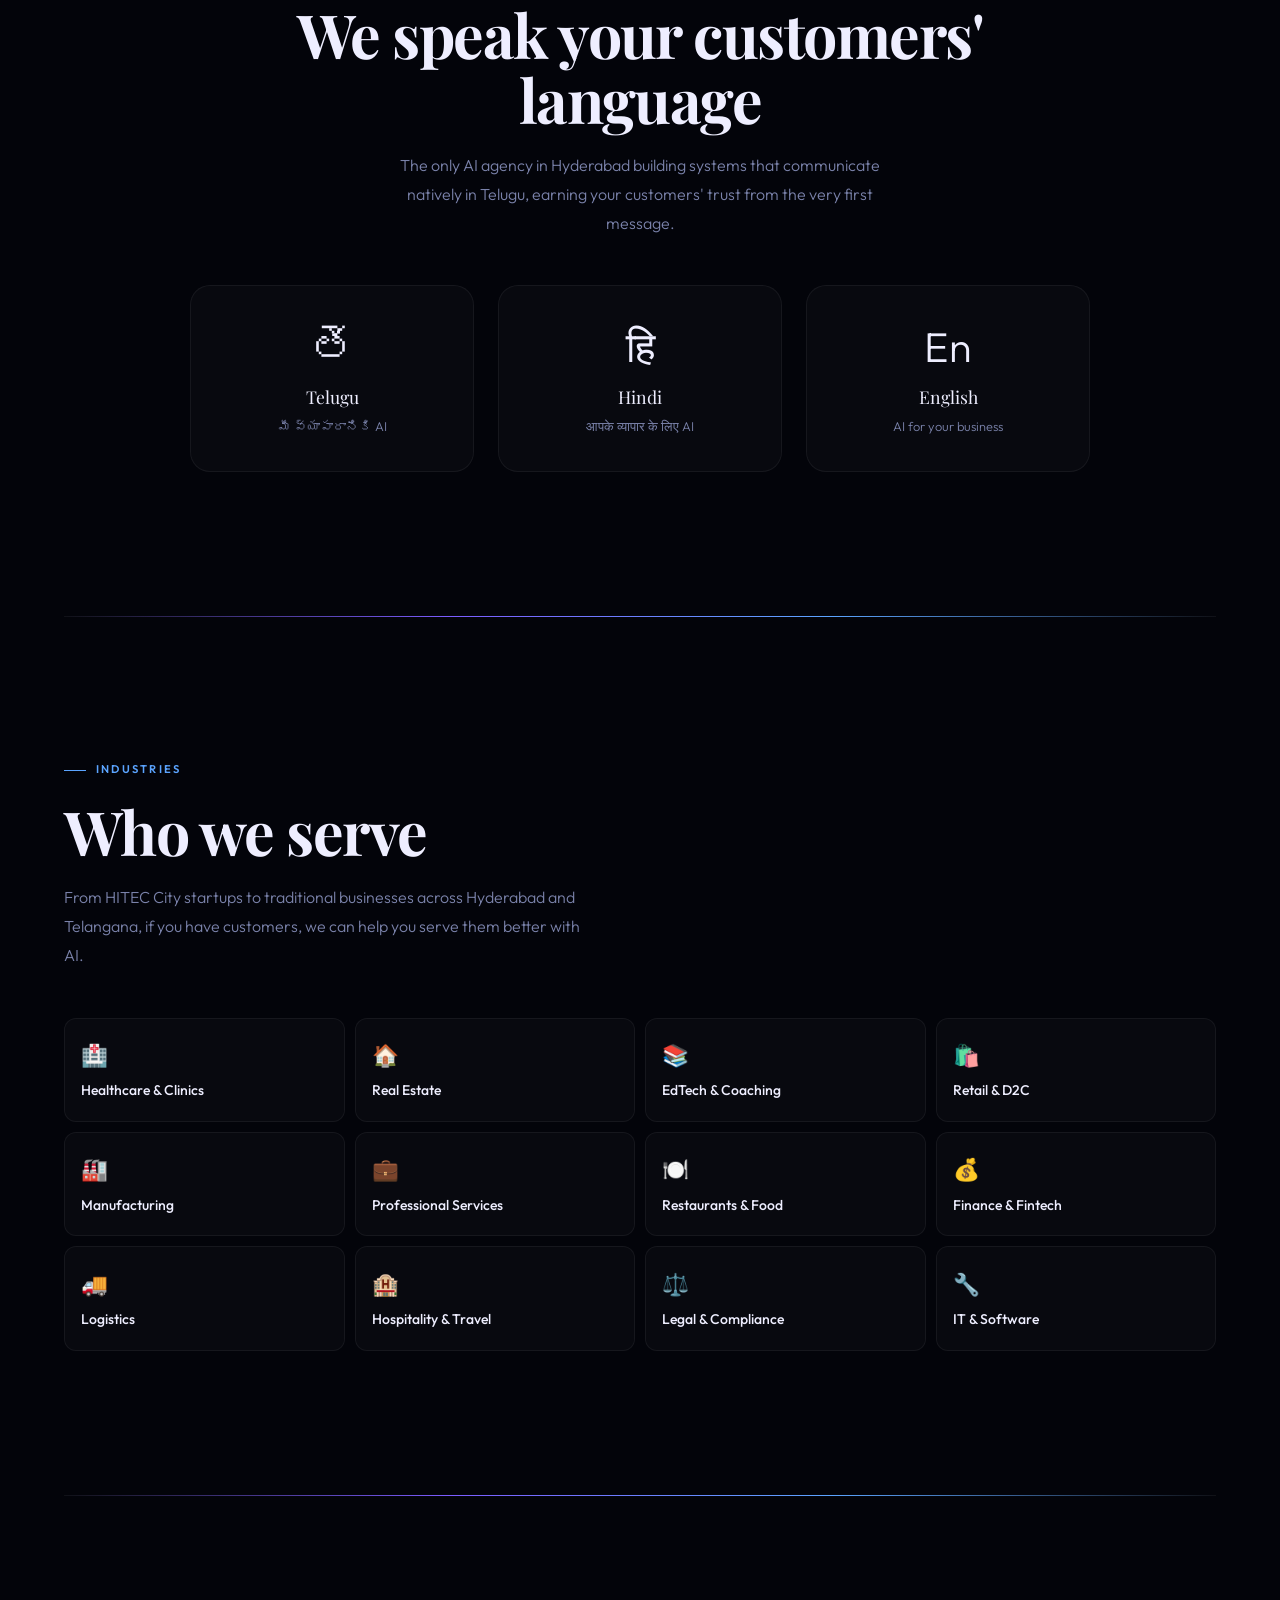
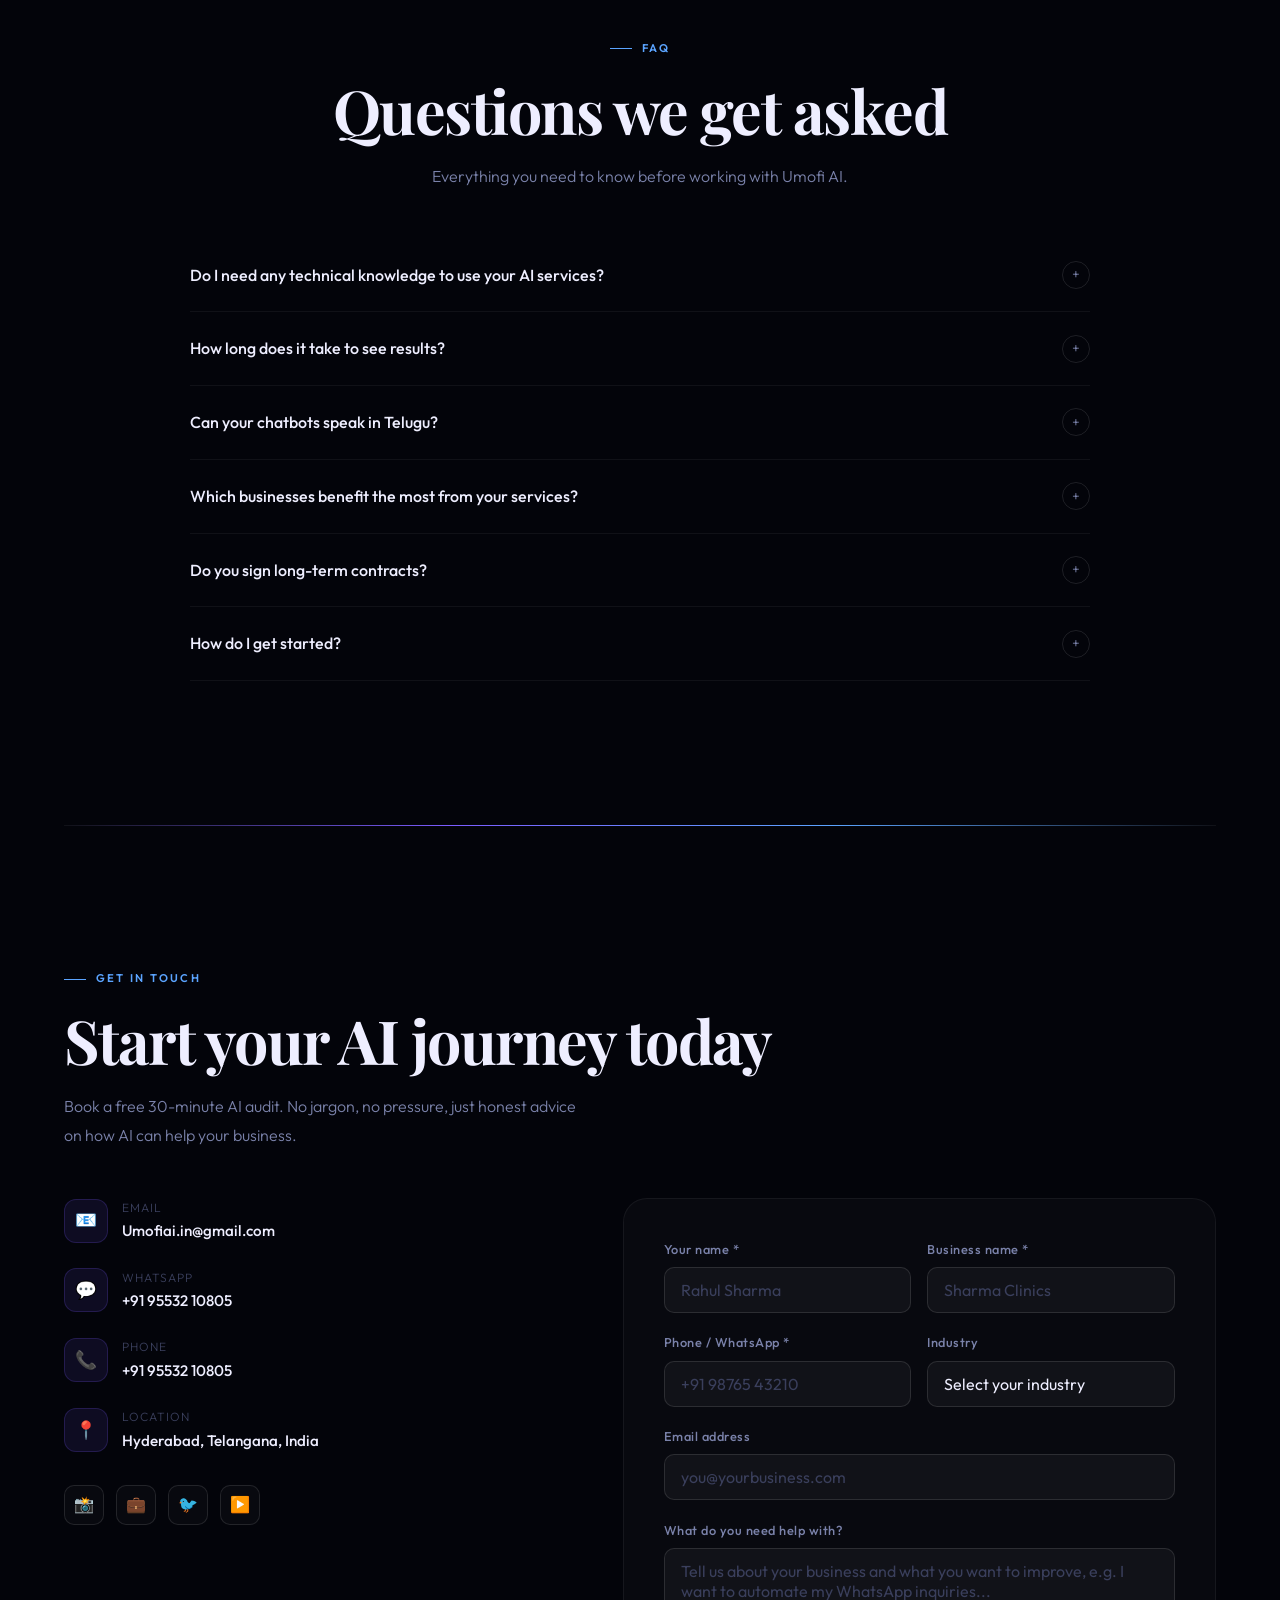
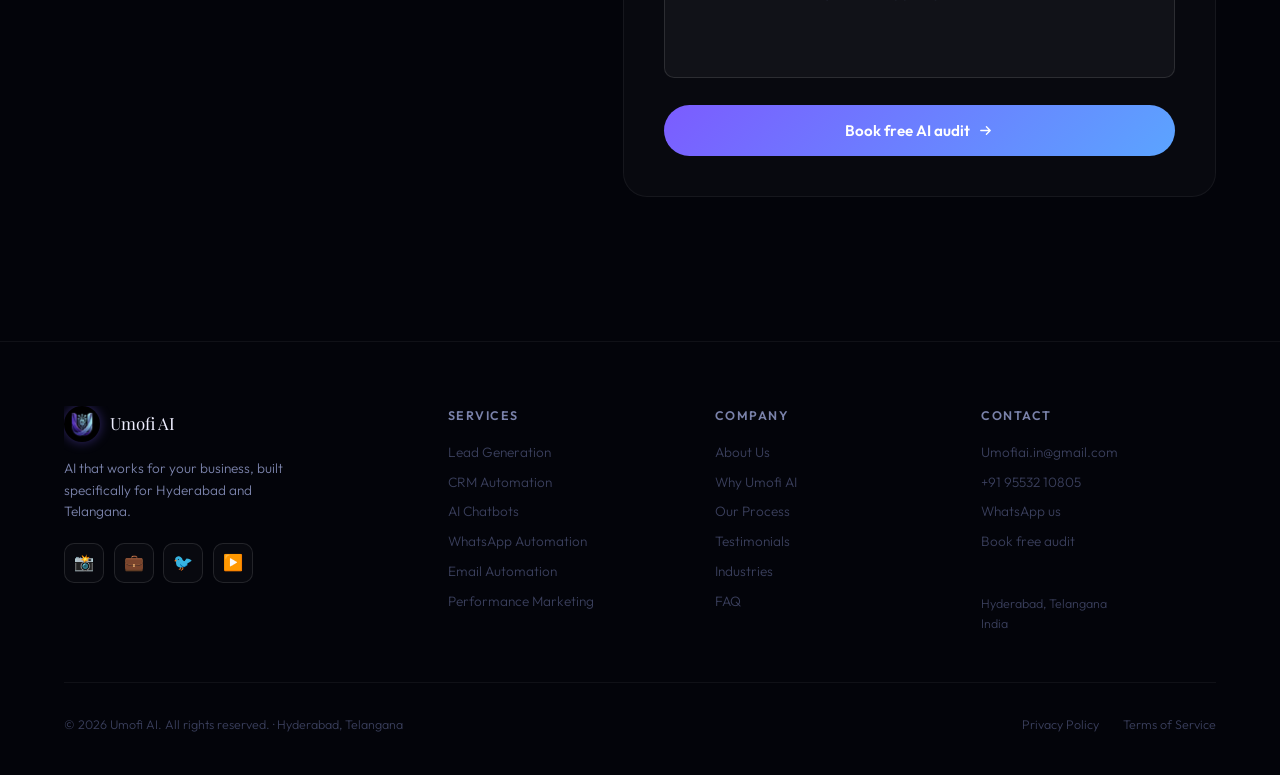
==== commit 26944636: "Update index.html" ====
--- a/index.html
+++ b/index.html
@@ -24,7 +24,19 @@
 <meta content="en_IN" property="og:locale"/>
 <meta content="Umofi AI" property="og:site_name"/>
 
+<head>
+    <meta charset="UTF-8">
+    <meta name="viewport" content="width=device-width, initial-scale=1.0">
 
+    <title>Umofi AI</title>
+
+    <meta property="og:title" content="Umofi AI - AI Automation Solutions">
+    <meta property="og:description" content="AI Chatbots, CRM Automation, WhatsApp Automation, Lead Generation & Business Automation.">
+    <meta property="og:image" content="https://www.umofiai.com/images/og-image.jpg">
+    <meta property="og:url" content="https://www.umofiai.com">
+    <meta property="og:type" content="website">
+    <meta property="og:site_name" content="Umofi AI">
+</head>
 <link href="https://fonts.googleapis.com" rel="preconnect"/>
 <link crossorigin="" href="https://fonts.gstatic.com" rel="preconnect"/>
 <link href="https://fonts.googleapis.com/css2?family=Playfair+Display:ital,wght@0,400;0,500;0,700;1,400;1,700&amp;family=Outfit:wght@200;300;400;500;600&amp;display=swap" rel="stylesheet"/>
@@ -473,4 +485,4 @@
 </div>
 </div>
 </footer>
-<script src="script.js"></script></body></html>+<script src="script.js"></script></body></html>
--- a/style.css
+++ b/style.css
@@ -1,4 +1,3 @@
-
 *,*::before,*::after{box-sizing:border-box;margin:0;padding:0}
 :root{
   --bg:#03040A;--bg2:#07091A;--surface:rgba(255,255,255,0.025);
@@ -643,4 +642,3 @@
 .proc-wrap,.faq-wrap,.founder-wrap{max-width:100%;overflow-x:hidden;}
 .mq-wrap{overflow:hidden;}
 .hero-h1::before,.hero-h1::after{overflow:hidden;}
-
